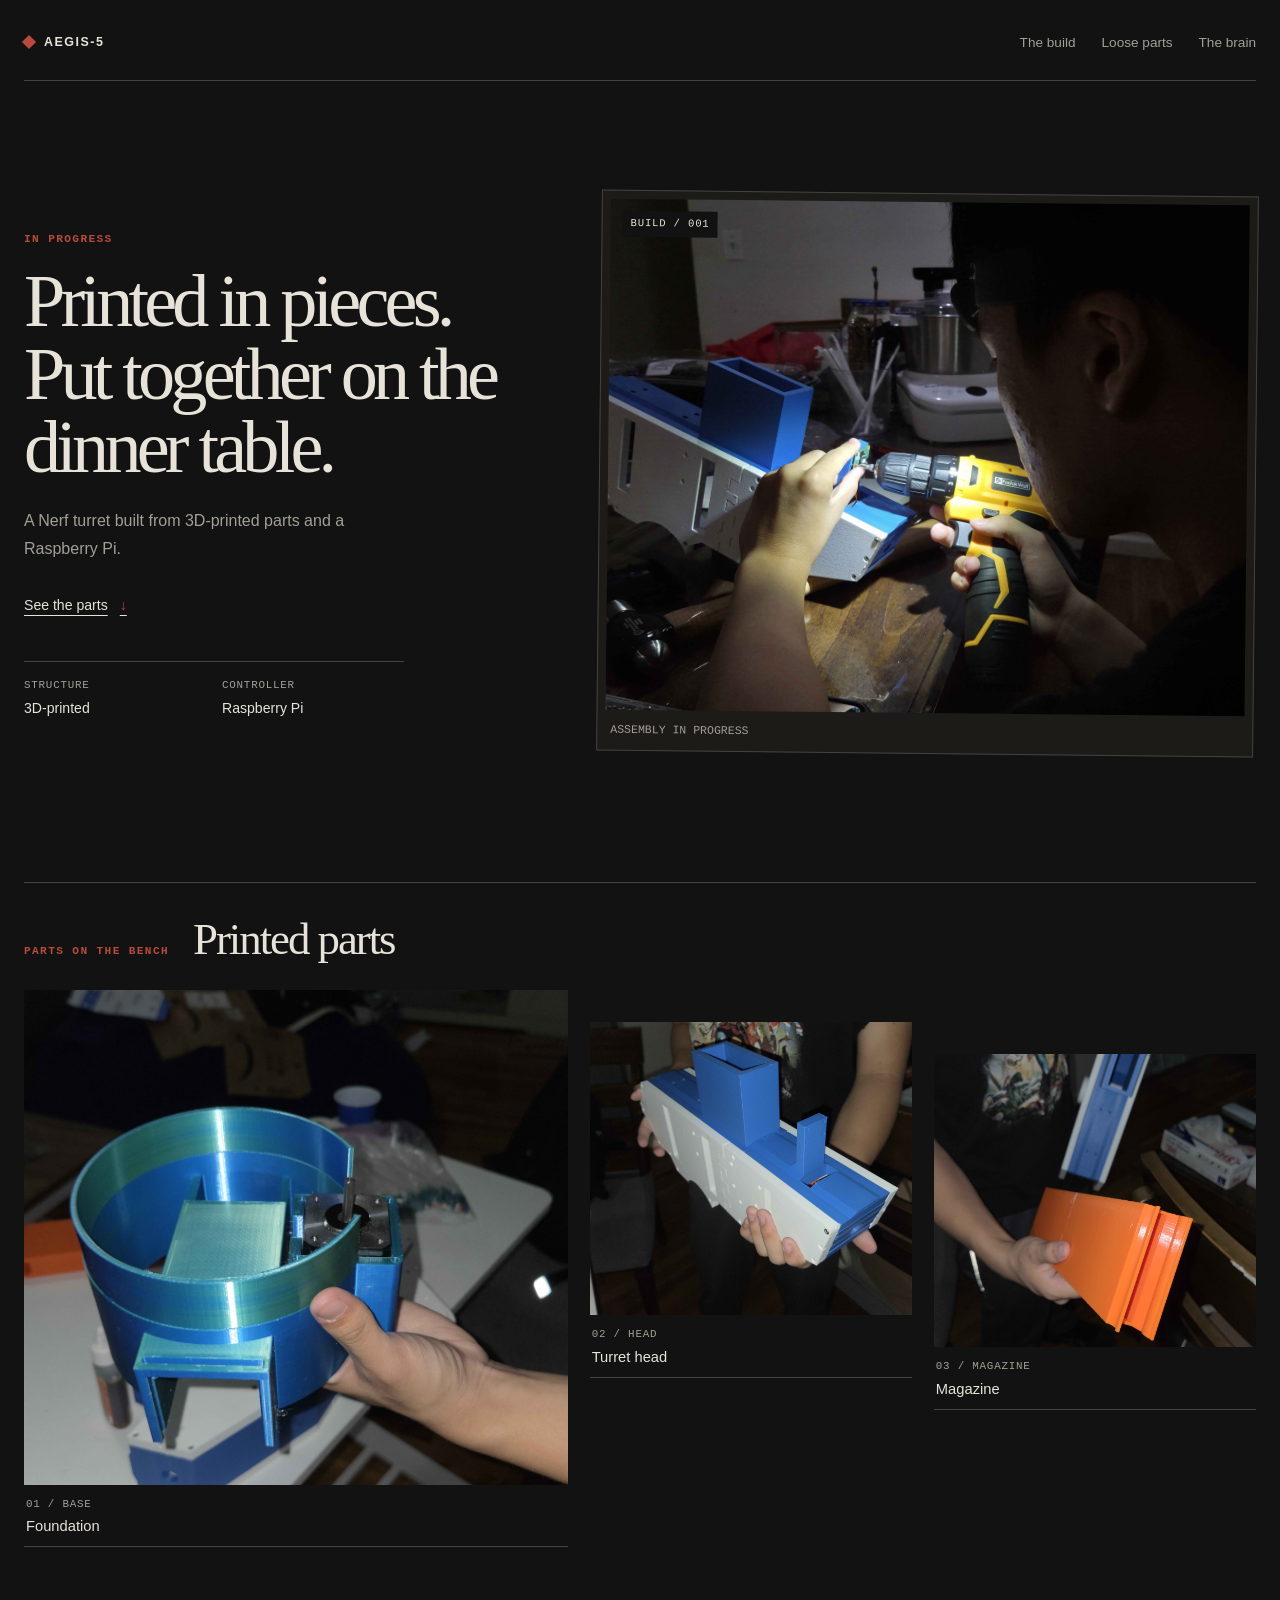
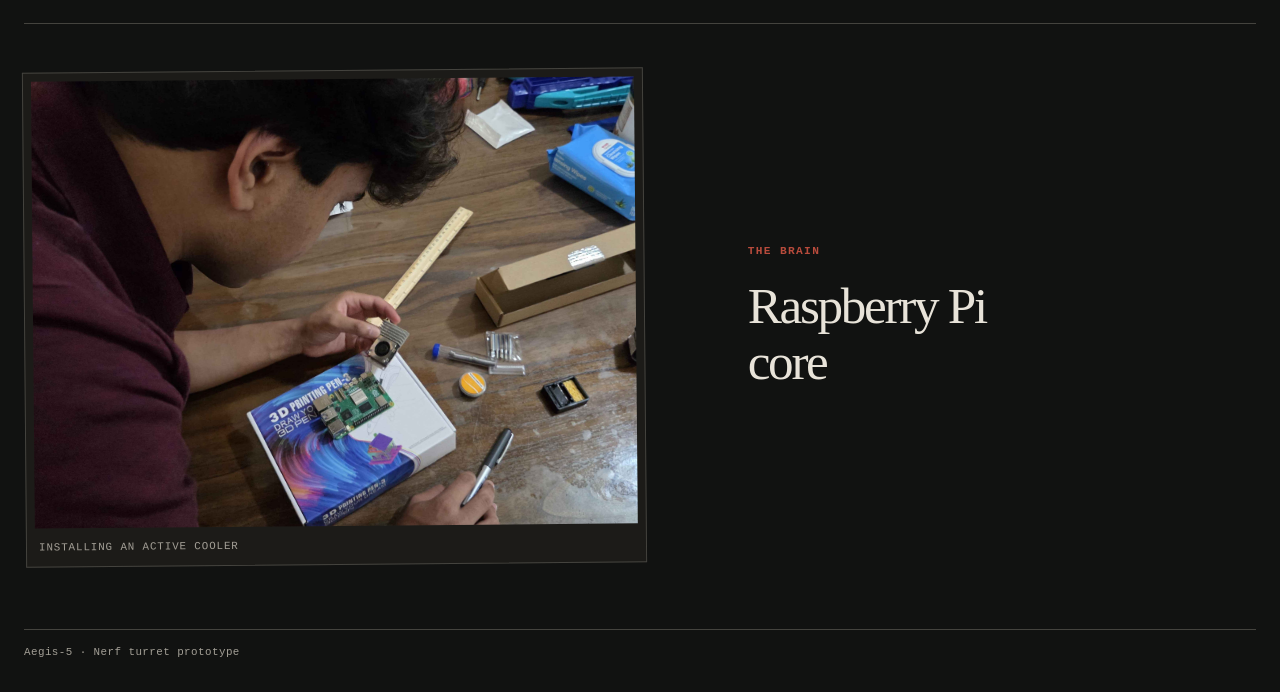
==== index.html @ 965df7a4 "First commit with site" ====
<!DOCTYPE html>
<html lang="en">
  <head>
    <meta charset="UTF-8" />
    <meta name="viewport" content="width=device-width, initial-scale=1.0" />
    <meta
      name="description"
      content="Aegis-5 is a workbench-built Nerf turret prototype made with 3D-printed parts and a Raspberry Pi core."
    />
    <title>Aegis-5 | Workbench Prototype</title>
    <link rel="stylesheet" href="style.css" />
  </head>
  <body>
    <div class="page-shell">
      <header class="topbar">
        <a class="brand" href="#overview" aria-label="Aegis-5 home">
          <span class="brand-mark" aria-hidden="true"></span>
          <span>Aegis-5</span>
        </a>

        <nav class="nav" aria-label="Main navigation">
          <a href="#overview">The build</a>
          <a href="#parts">Loose parts</a>
          <a href="#brain">The brain</a>
        </nav>
      </header>

      <main>
        <section class="hero" id="overview">
          <div class="hero-copy">
            <p class="eyebrow">In progress</p>
            <h1>Printed in pieces.<br />Put together on the dinner table.</h1>
            <p class="intro">A Nerf turret built from 3D-printed parts and a Raspberry Pi.</p>

            <a class="build-link" href="#parts">See the parts <span aria-hidden="true">↓</span></a>

            <ul class="build-facts" aria-label="Build details">
              <li><span>Structure</span><strong>3D-printed</strong></li>
              <li><span>Controller</span><strong>Raspberry Pi</strong></li>
            </ul>
          </div>

          <figure class="hero-photo">
            <img src="images/image.png" alt="Aegis-5 printed turret parts being assembled at a workbench" />
            <span class="photo-stamp">BUILD / 001</span>
            <figcaption>
              <span>Assembly in progress</span>
            </figcaption>
          </figure>
        </section>

        <section class="parts-section" id="parts">
          <div class="section-heading">
            <p class="eyebrow">Parts on the bench</p>
            <h2>Printed parts</h2>
          </div>

          <div class="parts-grid">
            <figure class="part-card part-base">
              <img src="images/imagebase.png" alt="The 3D-printed turret base" loading="lazy" />
              <figcaption><span>01 / Base</span><strong>Foundation</strong></figcaption>
            </figure>
            <figure class="part-card part-head">
              <img src="images/imagehead.png" alt="The printed turret head assembly" loading="lazy" />
              <figcaption><span>02 / Head</span><strong>Turret head</strong></figcaption>
            </figure>
            <figure class="part-card part-mag">
              <img src="images/imagemag.png" alt="The Nerf turret magazine component" loading="lazy" />
              <figcaption><span>03 / Magazine</span><strong>Magazine</strong></figcaption>
            </figure>
          </div>
        </section>

        <section class="brain-section" id="brain">
          <figure class="brain-photo">
            <img src="images/imagepi.png" alt="Raspberry Pi board and parts laid out on the workbench" loading="lazy" />
            <figcaption>Installing an active cooler</figcaption>
          </figure>
          <div class="brain-copy">
            <p class="eyebrow">The brain</p>
            <h2>Raspberry Pi core</h2>
          </div>
        </section>
      </main>

      <footer class="footer">
        <span>Aegis-5 · Nerf turret prototype</span>
      </footer>
    </div>
  </body>
</html>
---- style.css ----
:root {
  --ink: #111211;
  --paper: #e8e3d9;
  --quiet: #a39f96;
  --rule: #44433e;
  --accent: #b84b3c;
  --photo-mat: #1c1b18;
}

* {
  box-sizing: border-box;
}

html {
  scroll-behavior: smooth;
}

body {
  margin: 0;
  min-height: 100vh;
  background: var(--ink);
  color: var(--paper);
  font-family: Arial, Helvetica, sans-serif;
}

a {
  color: inherit;
}

.page-shell {
  width: min(1280px, calc(100% - 48px));
  margin: 0 auto;
  padding: 20px 0 32px;
}

.topbar {
  display: flex;
  align-items: center;
  justify-content: space-between;
  gap: 24px;
  padding: 0 0 16px;
  border-bottom: 1px solid var(--rule);
}

.brand {
  display: inline-flex;
  align-items: center;
  gap: 10px;
  color: var(--paper);
  font-size: 0.78rem;
  font-weight: 700;
  letter-spacing: 0.12em;
  text-decoration: none;
  text-transform: uppercase;
}

.brand-mark {
  width: 10px;
  height: 10px;
  background: var(--accent);
  transform: rotate(45deg);
}

.nav {
  display: flex;
  align-items: center;
  gap: 26px;
}

.nav a {
  display: inline-flex;
  align-items: center;
  min-height: 44px;
  color: var(--quiet);
  font-size: 0.85rem;
  text-decoration: none;
}

.nav a:hover,
.nav a:focus-visible {
  color: var(--paper);
}

.hero {
  display: grid;
  grid-template-columns: 0.85fr 1.15fr;
  align-items: center;
  gap: clamp(32px, 7vw, 96px);
  padding: clamp(54px, 9vw, 112px) 0 clamp(64px, 10vw, 128px);
}

.hero-copy {
  max-width: 500px;
}

.eyebrow {
  margin: 0 0 18px;
  color: var(--accent);
  font: 700 0.7rem/1.4 "Courier New", monospace;
  letter-spacing: 0.12em;
  text-transform: uppercase;
}

h1,
h2 {
  font-family: Georgia, "Times New Roman", serif;
  font-weight: 400;
}

.hero h1 {
  margin: 0;
  font-size: clamp(3rem, 5.8vw, 5.8rem);
  line-height: 0.98;
  letter-spacing: -0.065em;
}

.intro {
  max-width: 390px;
  margin: 24px 0 0;
  color: var(--quiet);
  font-size: 1rem;
  line-height: 1.75;
}

.build-link {
  display: inline-flex;
  align-items: center;
  gap: 12px;
  min-height: 44px;
  margin-top: 20px;
  color: var(--paper);
  font-size: 0.88rem;
  text-decoration-thickness: 1px;
  text-underline-offset: 5px;
}

.build-link span {
  color: var(--accent);
}

.build-facts {
  display: grid;
  grid-template-columns: repeat(2, minmax(0, 1fr));
  gap: 16px;
  max-width: 380px;
  margin: 34px 0 0;
  padding: 16px 0 0;
  border-top: 1px solid var(--rule);
  list-style: none;
}

.build-facts li {
  display: grid;
  gap: 6px;
}

.build-facts span,
.part-card figcaption span {
  color: var(--quiet);
  font: 0.68rem/1.4 "Courier New", monospace;
  letter-spacing: 0.07em;
  text-transform: uppercase;
}

.build-facts strong {
  color: var(--paper);
  font-size: 0.88rem;
  font-weight: 400;
}

.hero-photo,
.part-card,
.brain-photo {
  position: relative;
  margin: 0;
}

.hero-photo {
  padding: 8px;
  border: 1px solid var(--rule);
  background: var(--photo-mat);
  transform: rotate(0.6deg);
}

.hero-photo img {
  display: block;
  width: 100%;
  aspect-ratio: 1.25;
  object-fit: cover;
  object-position: center;
}

.photo-stamp {
  position: absolute;
  top: 20px;
  left: 20px;
  padding: 6px 8px;
  background: var(--ink);
  color: var(--paper);
  font: 0.66rem/1.3 "Courier New", monospace;
  letter-spacing: 0.08em;
}

.hero-photo figcaption {
  padding: 12px 5px 4px;
  color: var(--quiet);
  font: 0.72rem/1.4 "Courier New", monospace;
  text-transform: uppercase;
}

.parts-section {
  padding: 32px 0 76px;
  border-top: 1px solid var(--rule);
}

.section-heading {
  display: flex;
  align-items: baseline;
  gap: 24px;
  margin-bottom: 26px;
}

.section-heading .eyebrow {
  flex: 0 0 auto;
  margin: 0;
}

.section-heading h2,
.brain-copy h2 {
  margin: 0;
  font-size: clamp(2rem, 3.5vw, 3.25rem);
  line-height: 1.1;
  letter-spacing: -0.045em;
}

.parts-grid {
  display: grid;
  grid-template-columns: 1.35fr 0.8fr 0.8fr;
  align-items: start;
  gap: 22px;
}

.part-card {
  padding-bottom: 10px;
  border-bottom: 1px solid var(--rule);
}

.part-card:nth-child(2) {
  margin-top: 32px;
}

.part-card:nth-child(3) {
  margin-top: 64px;
}

.part-card img {
  display: block;
  width: 100%;
  aspect-ratio: 1.1;
  object-fit: cover;
  background: var(--photo-mat);
}

.part-card figcaption {
  display: grid;
  gap: 6px;
  padding: 12px 2px 2px;
}

.part-card figcaption strong {
  font-size: 0.92rem;
  font-weight: 400;
}

.brain-section {
  display: grid;
  grid-template-columns: 1.1fr 0.9fr;
  align-items: center;
  gap: clamp(32px, 8vw, 112px);
  padding: 46px 0 64px;
  border-top: 1px solid var(--rule);
}

.brain-photo {
  padding: 8px;
  border: 1px solid var(--rule);
  background: var(--photo-mat);
  transform: rotate(-0.5deg);
}

.brain-photo img {
  display: block;
  width: 100%;
  aspect-ratio: 1.35;
  object-fit: cover;
}

.brain-photo figcaption {
  padding: 12px 4px 3px;
  color: var(--quiet);
  font: 0.68rem/1.4 "Courier New", monospace;
  letter-spacing: 0.08em;
  text-transform: uppercase;
}

.brain-copy {
  max-width: 360px;
}

.brain-copy h2 {
  max-width: 300px;
  font-size: clamp(2.4rem, 4vw, 4rem);
}

.footer {
  padding-top: 14px;
  border-top: 1px solid var(--rule);
  color: var(--quiet);
  font: 0.68rem/1.5 "Courier New", monospace;
  letter-spacing: 0.04em;
}

a:focus-visible {
  outline: 2px solid var(--accent);
  outline-offset: 3px;
}

@media (max-width: 820px) {
  .page-shell {
    width: min(100% - 32px, 620px);
  }

  .topbar {
    align-items: flex-start;
  }

  .nav {
    gap: 10px;
  }

  .nav a {
    padding: 0 5px;
    font-size: 0.76rem;
  }

  .hero {
    grid-template-columns: 1fr;
    gap: 38px;
    padding: 60px 0 72px;
  }

  .hero-copy {
    max-width: 560px;
  }

  .hero h1 {
    font-size: clamp(3rem, 12vw, 5rem);
  }

  .hero-photo {
    width: calc(100% - 8px);
    margin-left: 8px;
  }

  .section-heading {
    display: block;
  }

  .section-heading .eyebrow {
    margin-bottom: 10px;
  }

  .parts-grid {
    grid-template-columns: repeat(2, minmax(0, 1fr));
    gap: 24px 16px;
  }

  .part-card:nth-child(2),
  .part-card:nth-child(3) {
    margin-top: 0;
  }

  .part-card:first-child {
    grid-column: 1 / -1;
  }

  .part-card:first-child img {
    aspect-ratio: 1.5;
  }

  .brain-section {
    grid-template-columns: 1fr;
    gap: 30px;
    padding: 36px 0 50px;
  }

  .brain-photo {
    width: calc(100% - 8px);
    margin-left: 8px;
  }

  .brain-copy {
    max-width: 500px;
  }
}

@media (max-width: 480px) {
  .page-shell {
    width: calc(100% - 28px);
  }

  .topbar {
    flex-direction: column;
    gap: 8px;
  }

  .nav {
    width: 100%;
    justify-content: space-between;
  }

  .hero {
    padding-top: 44px;
  }

  .parts-grid {
    grid-template-columns: 1fr;
  }

  .part-card:first-child {
    grid-column: auto;
  }

  .part-card img,
  .part-card:first-child img {
    aspect-ratio: 1.35;
  }
}
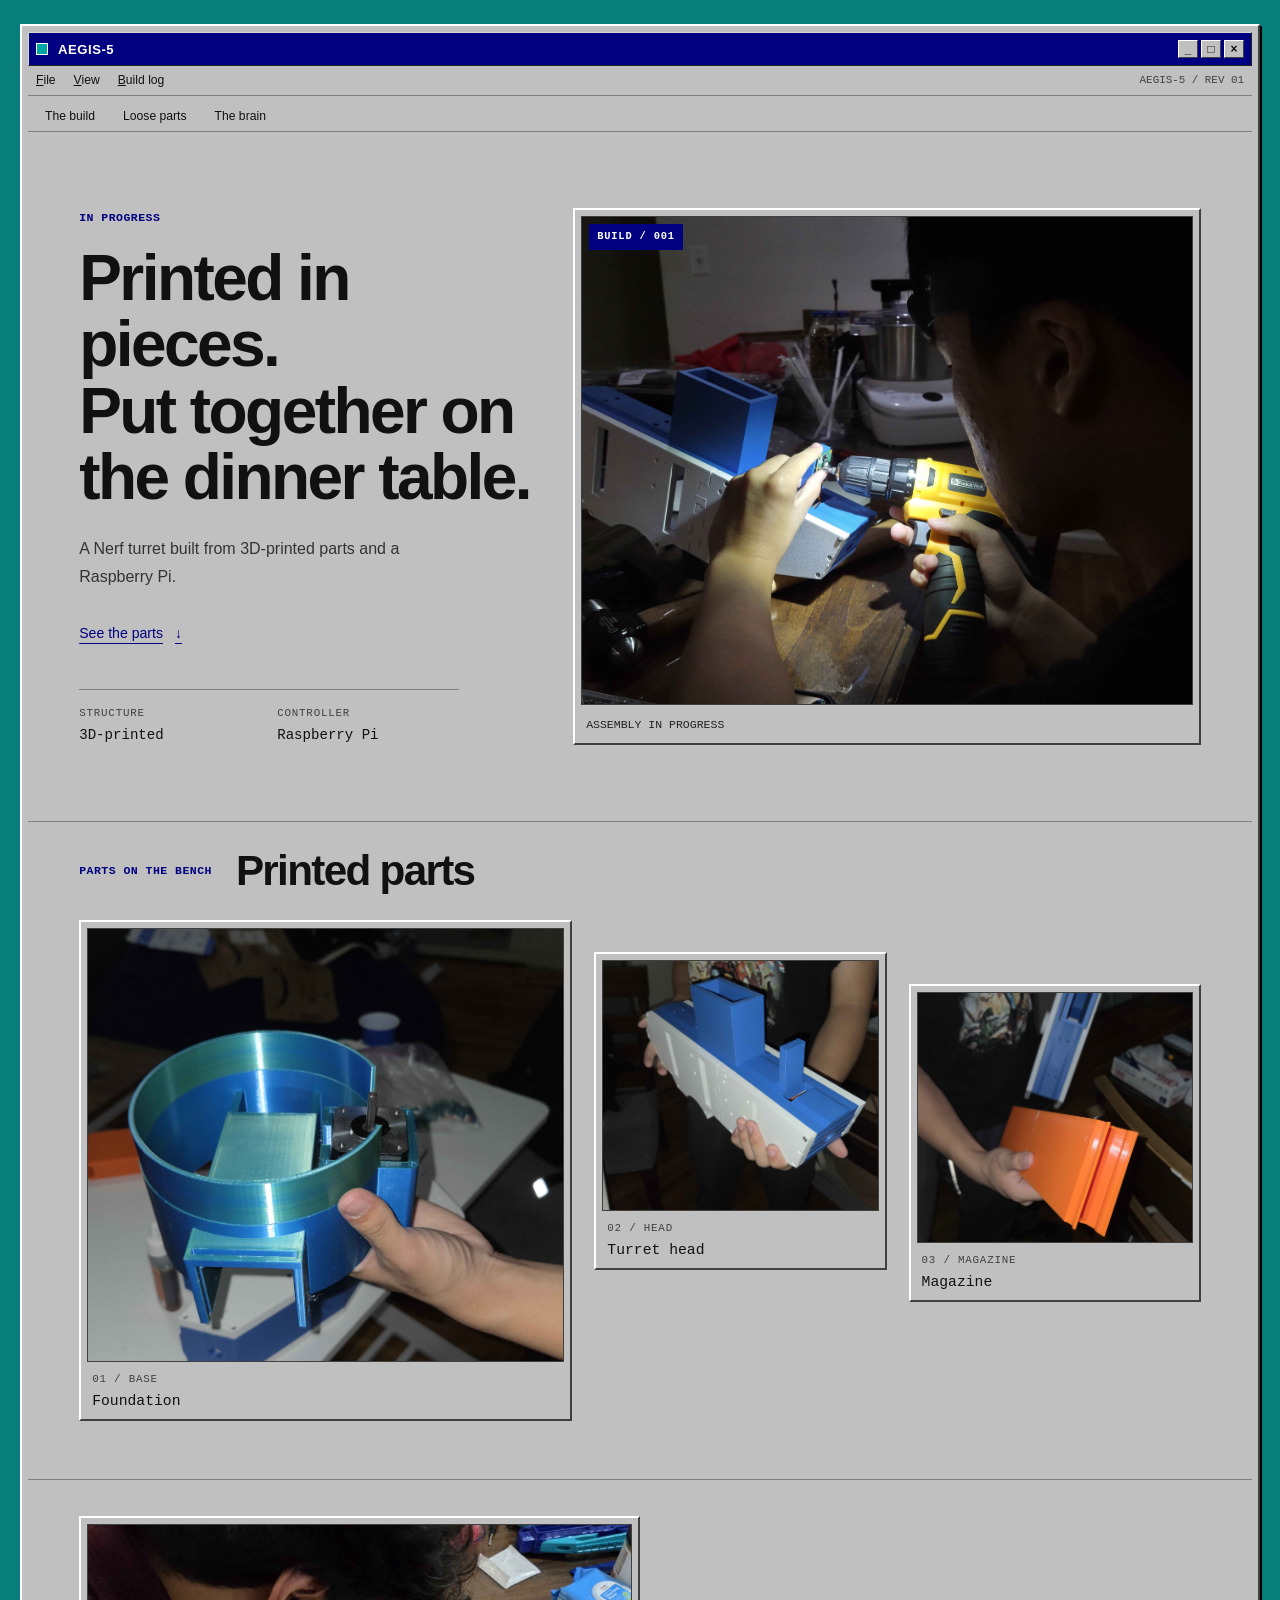
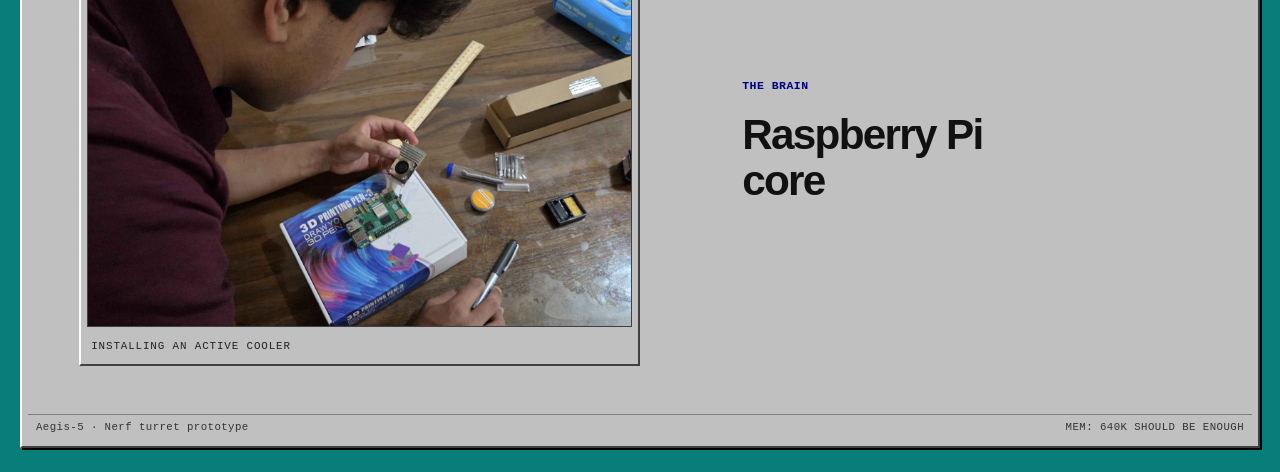
==== commit b808efb9: "Updated with a older 1980s look" ====
--- a/index.html
+++ b/index.html
@@ -3,6 +3,9 @@
   <head>
     <meta charset="UTF-8" />
     <meta name="viewport" content="width=device-width, initial-scale=1.0" />
+    <script>
+      document.documentElement.classList.add("js");
+    </script>
     <meta
       name="description"
       content="Aegis-5 is a workbench-built Nerf turret prototype made with 3D-printed parts and a Raspberry Pi core."
@@ -11,19 +14,44 @@
     <link rel="stylesheet" href="style.css" />
   </head>
   <body>
+    <div class="boot-screen" aria-hidden="true">
+      <div class="boot-window">
+        <div class="boot-titlebar">
+          <span>AEGIS-5 SYSTEM STARTUP</span>
+          <span class="boot-close">×</span>
+        </div>
+        <div class="boot-content">
+          <p>AEGIS PERSONAL COMPUTER<br />BUILD LOG BIOS v0.1</p>
+          <p>CHECKING PRINTED PARTS ........ OK<br />RASPBERRY PI CORE ............ OK<br />NERF TURRET PROJECT .......... READY</p>
+          <div class="boot-track"><span></span></div>
+          <p class="boot-prompt">PRESSING ANY KEY IS NOT REQUIRED<span class="cursor">_</span></p>
+        </div>
+      </div>
+    </div>
+
     <div class="page-shell">
       <header class="topbar">
         <a class="brand" href="#overview" aria-label="Aegis-5 home">
           <span class="brand-mark" aria-hidden="true"></span>
           <span>Aegis-5</span>
         </a>
+        <div class="window-controls" aria-hidden="true">
+          <span>_</span><span>□</span><span>×</span>
+        </div>
+      </header>
 
-        <nav class="nav" aria-label="Main navigation">
-          <a href="#overview">The build</a>
-          <a href="#parts">Loose parts</a>
-          <a href="#brain">The brain</a>
-        </nav>
-      </header>
+      <div class="menu-bar" aria-hidden="true">
+        <span><u>F</u>ile</span>
+        <span><u>V</u>iew</span>
+        <span><u>B</u>uild log</span>
+        <span class="menu-version">AEGIS-5 / REV 01</span>
+      </div>
+
+      <nav class="nav" aria-label="Main navigation">
+        <a href="#overview">The build</a>
+        <a href="#parts">Loose parts</a>
+        <a href="#brain">The brain</a>
+      </nav>
 
       <main>
         <section class="hero" id="overview">
@@ -85,7 +113,17 @@
 
       <footer class="footer">
         <span>Aegis-5 · Nerf turret prototype</span>
+        <span>MEM: 640K SHOULD BE ENOUGH</span>
       </footer>
     </div>
+
+    <script>
+      const bootScreen = document.querySelector(".boot-screen");
+      const reducedMotion = window.matchMedia("(prefers-reduced-motion: reduce)").matches;
+      window.setTimeout(() => {
+        bootScreen.classList.add("is-dismissed");
+        window.setTimeout(() => bootScreen.setAttribute("hidden", ""), reducedMotion ? 0 : 220);
+      }, reducedMotion ? 350 : 1350);
+    </script>
   </body>
 </html>
--- a/style.css
+++ b/style.css
@@ -436,3 +436,433 @@
     aspect-ratio: 1.35;
   }
 }
+
+/* Old desktop window chrome and a short boot sequence. */
+body {
+  background-color: #087e7a;
+  background-image: repeating-linear-gradient(
+    0deg,
+    transparent 0,
+    transparent 3px,
+    rgba(0, 0, 0, 0.035) 4px
+  );
+  color: #111;
+  font-family: "Courier New", monospace;
+}
+
+.page-shell {
+  width: min(1280px, calc(100% - 40px));
+  margin: 24px auto;
+  padding: 6px;
+  background: #c0c0c0;
+  border: 2px solid;
+  border-color: #fff #404040 #404040 #fff;
+  box-shadow: 2px 2px 0 #000;
+}
+
+.topbar {
+  min-height: 34px;
+  padding: 5px 7px;
+  background: #000080;
+  border: 1px solid;
+  border-color: #d8d8d8 #222 #222 #d8d8d8;
+}
+
+.brand {
+  color: #fff;
+  font-family: Arial, Helvetica, sans-serif;
+  font-size: 0.82rem;
+  letter-spacing: 0.04em;
+}
+
+.brand-mark {
+  width: 12px;
+  height: 12px;
+  border: 1px solid #fff;
+  background: #00a6a6;
+  transform: none;
+}
+
+.window-controls {
+  display: flex;
+  gap: 3px;
+  color: #111;
+  font: bold 0.75rem/1 Arial, sans-serif;
+}
+
+.window-controls span,
+.boot-close {
+  display: grid;
+  width: 20px;
+  height: 18px;
+  place-items: center;
+  background: #c0c0c0;
+  border: 1px solid;
+  border-color: #fff #404040 #404040 #fff;
+}
+
+.menu-bar {
+  display: flex;
+  align-items: center;
+  gap: 18px;
+  min-height: 30px;
+  padding: 4px 8px;
+  border-bottom: 1px solid #808080;
+  color: #111;
+  font: 0.76rem/1.2 Arial, Helvetica, sans-serif;
+}
+
+.menu-version {
+  margin-left: auto;
+  color: #404040;
+  font: 0.68rem/1 "Courier New", monospace;
+}
+
+.nav {
+  gap: 4px;
+  padding: 5px 5px 0;
+  border-bottom: 1px solid #808080;
+}
+
+.nav a {
+  min-height: 30px;
+  padding: 0 12px;
+  color: #111;
+  font: 0.76rem/1 Arial, Helvetica, sans-serif;
+}
+
+.nav a:hover,
+.nav a:focus-visible {
+  color: #000080;
+  background: #d8d8d8;
+}
+
+.hero {
+  gap: 30px;
+  padding: clamp(34px, 6vw, 76px) clamp(20px, 4vw, 54px);
+  background: #c0c0c0;
+}
+
+.eyebrow {
+  color: #000080;
+  font: bold 0.72rem/1.4 "Courier New", monospace;
+  letter-spacing: 0.04em;
+}
+
+.hero h1,
+.section-heading h2,
+.brain-copy h2 {
+  color: #111;
+  font-family: Arial, Helvetica, sans-serif;
+  font-weight: 700;
+  letter-spacing: -0.04em;
+}
+
+.hero h1 {
+  font-size: clamp(2.4rem, 5vw, 4.5rem);
+  line-height: 1.04;
+}
+
+.intro {
+  color: #333;
+  font-family: Arial, Helvetica, sans-serif;
+}
+
+.build-link {
+  color: #000080;
+  font-family: Arial, Helvetica, sans-serif;
+}
+
+.build-link span {
+  color: #000080;
+}
+
+.build-facts {
+  border-color: #808080;
+}
+
+.build-facts li + li {
+  border-color: #808080;
+}
+
+.build-facts span,
+.part-card figcaption span {
+  color: #404040;
+}
+
+.build-facts strong,
+.part-card figcaption strong {
+  color: #111;
+}
+
+.hero-photo,
+.brain-photo {
+  padding: 6px;
+  border: 2px solid;
+  border-color: #fff #404040 #404040 #fff;
+  background: #c0c0c0;
+  transform: none;
+}
+
+.hero-photo img,
+.brain-photo img {
+  border: 1px solid #404040;
+}
+
+.photo-stamp {
+  top: 14px;
+  left: 14px;
+  background: #000080;
+  color: #fff;
+  font: bold 0.65rem/1.3 "Courier New", monospace;
+}
+
+.hero-photo figcaption,
+.brain-photo figcaption {
+  color: #222;
+}
+
+.parts-section,
+.brain-section {
+  border-color: #808080;
+}
+
+.parts-section {
+  padding: 26px clamp(20px, 4vw, 54px) 58px;
+}
+
+.section-heading {
+  align-items: center;
+}
+
+.section-heading h2,
+.brain-copy h2 {
+  font-size: clamp(1.7rem, 3.3vw, 2.8rem);
+  line-height: 1.08;
+}
+
+.section-heading .eyebrow,
+.brain-copy .eyebrow {
+  color: #000080;
+}
+
+.part-card {
+  padding: 6px;
+  background: #c0c0c0;
+  border: 2px solid;
+  border-color: #fff #404040 #404040 #fff;
+}
+
+.part-card:nth-child(2),
+.part-card:nth-child(3) {
+  transform: none;
+}
+
+.part-card img {
+  border: 1px solid #404040;
+}
+
+.part-card figcaption {
+  padding: 10px 5px 4px;
+}
+
+.brain-section {
+  padding: 36px clamp(20px, 4vw, 54px) 48px;
+  background: #c0c0c0;
+}
+
+.brain-photo figcaption {
+  border-color: #808080;
+  font-family: "Courier New", monospace;
+}
+
+.footer {
+  display: flex;
+  justify-content: space-between;
+  gap: 12px;
+  min-height: 26px;
+  margin-top: 0;
+  padding: 6px 8px;
+  background: #c0c0c0;
+  border-top: 1px solid #808080;
+  color: #333;
+  font: 0.67rem/1.2 "Courier New", monospace;
+}
+
+.boot-screen {
+  position: fixed;
+  z-index: 10;
+  inset: 0;
+  display: none;
+  align-items: center;
+  justify-content: center;
+  padding: 20px;
+  background: #087e7a;
+  color: #111;
+  opacity: 1;
+  transition: opacity 220ms linear;
+}
+
+.js .boot-screen {
+  display: flex;
+}
+
+.boot-screen[hidden] {
+  display: none;
+}
+
+.boot-screen.is-dismissed {
+  opacity: 0;
+  pointer-events: none;
+}
+
+.boot-window {
+  width: min(420px, 100%);
+  padding: 3px;
+  background: #c0c0c0;
+  border: 2px solid;
+  border-color: #fff #404040 #404040 #fff;
+  box-shadow: 2px 2px 0 #000;
+}
+
+.boot-titlebar {
+  display: flex;
+  min-height: 28px;
+  align-items: center;
+  justify-content: space-between;
+  gap: 10px;
+  padding: 4px 5px 4px 9px;
+  background: #000080;
+  color: #fff;
+  font: bold 0.76rem/1 Arial, Helvetica, sans-serif;
+}
+
+.boot-close {
+  color: #111;
+  font: bold 0.9rem/1 Arial, sans-serif;
+}
+
+.boot-content {
+  padding: 16px 14px 12px;
+  font: 0.7rem/1.55 "Courier New", monospace;
+}
+
+.boot-content p {
+  margin: 0 0 13px;
+}
+
+.boot-track {
+  height: 18px;
+  padding: 3px;
+  background: #fff;
+  border: 1px solid;
+  border-color: #404040 #fff #fff #404040;
+}
+
+.boot-track span {
+  display: block;
+  width: 0;
+  height: 100%;
+  background: repeating-linear-gradient(90deg, #000080 0 10px, transparent 10px 13px);
+  animation: boot-progress 950ms steps(8, end) forwards;
+}
+
+.boot-prompt {
+  margin-top: 12px !important;
+  margin-bottom: 0 !important;
+  color: #404040;
+  font-size: 0.62rem;
+}
+
+.cursor {
+  color: #000080;
+  animation: cursor-blink 700ms steps(2, start) infinite;
+}
+
+@keyframes boot-progress {
+  to {
+    width: 100%;
+  }
+}
+
+@keyframes cursor-blink {
+  to {
+    visibility: hidden;
+  }
+}
+
+@media (max-width: 820px) {
+  .page-shell {
+    width: min(100% - 24px, 620px);
+    padding: 5px;
+  }
+
+  .topbar {
+    align-items: center;
+  }
+
+  .nav a {
+    min-height: 44px;
+  }
+
+  .hero {
+    text-align: left;
+  }
+
+  .hero-copy {
+    max-width: none;
+  }
+
+  .parts-section,
+  .brain-section {
+    padding-right: 18px;
+    padding-left: 18px;
+  }
+
+  .brain-copy {
+    max-width: none;
+  }
+
+  .footer {
+    flex-wrap: wrap;
+  }
+}
+
+@media (max-width: 480px) {
+  .nav {
+    justify-content: flex-start;
+    flex-wrap: wrap;
+  }
+
+  .nav a {
+    min-height: 44px;
+    padding: 0 9px;
+  }
+
+  .hero {
+    padding: 42px 18px 50px;
+  }
+
+  .parts-section {
+    padding-top: 22px;
+  }
+
+  .section-heading {
+    display: block;
+  }
+
+  .section-heading .eyebrow {
+    margin-bottom: 8px;
+  }
+}
+
+@media (prefers-reduced-motion: reduce) {
+  *,
+  *::before,
+  *::after {
+    scroll-behavior: auto !important;
+    animation-duration: 1ms !important;
+    animation-iteration-count: 1 !important;
+    transition-duration: 1ms !important;
+  }
+}
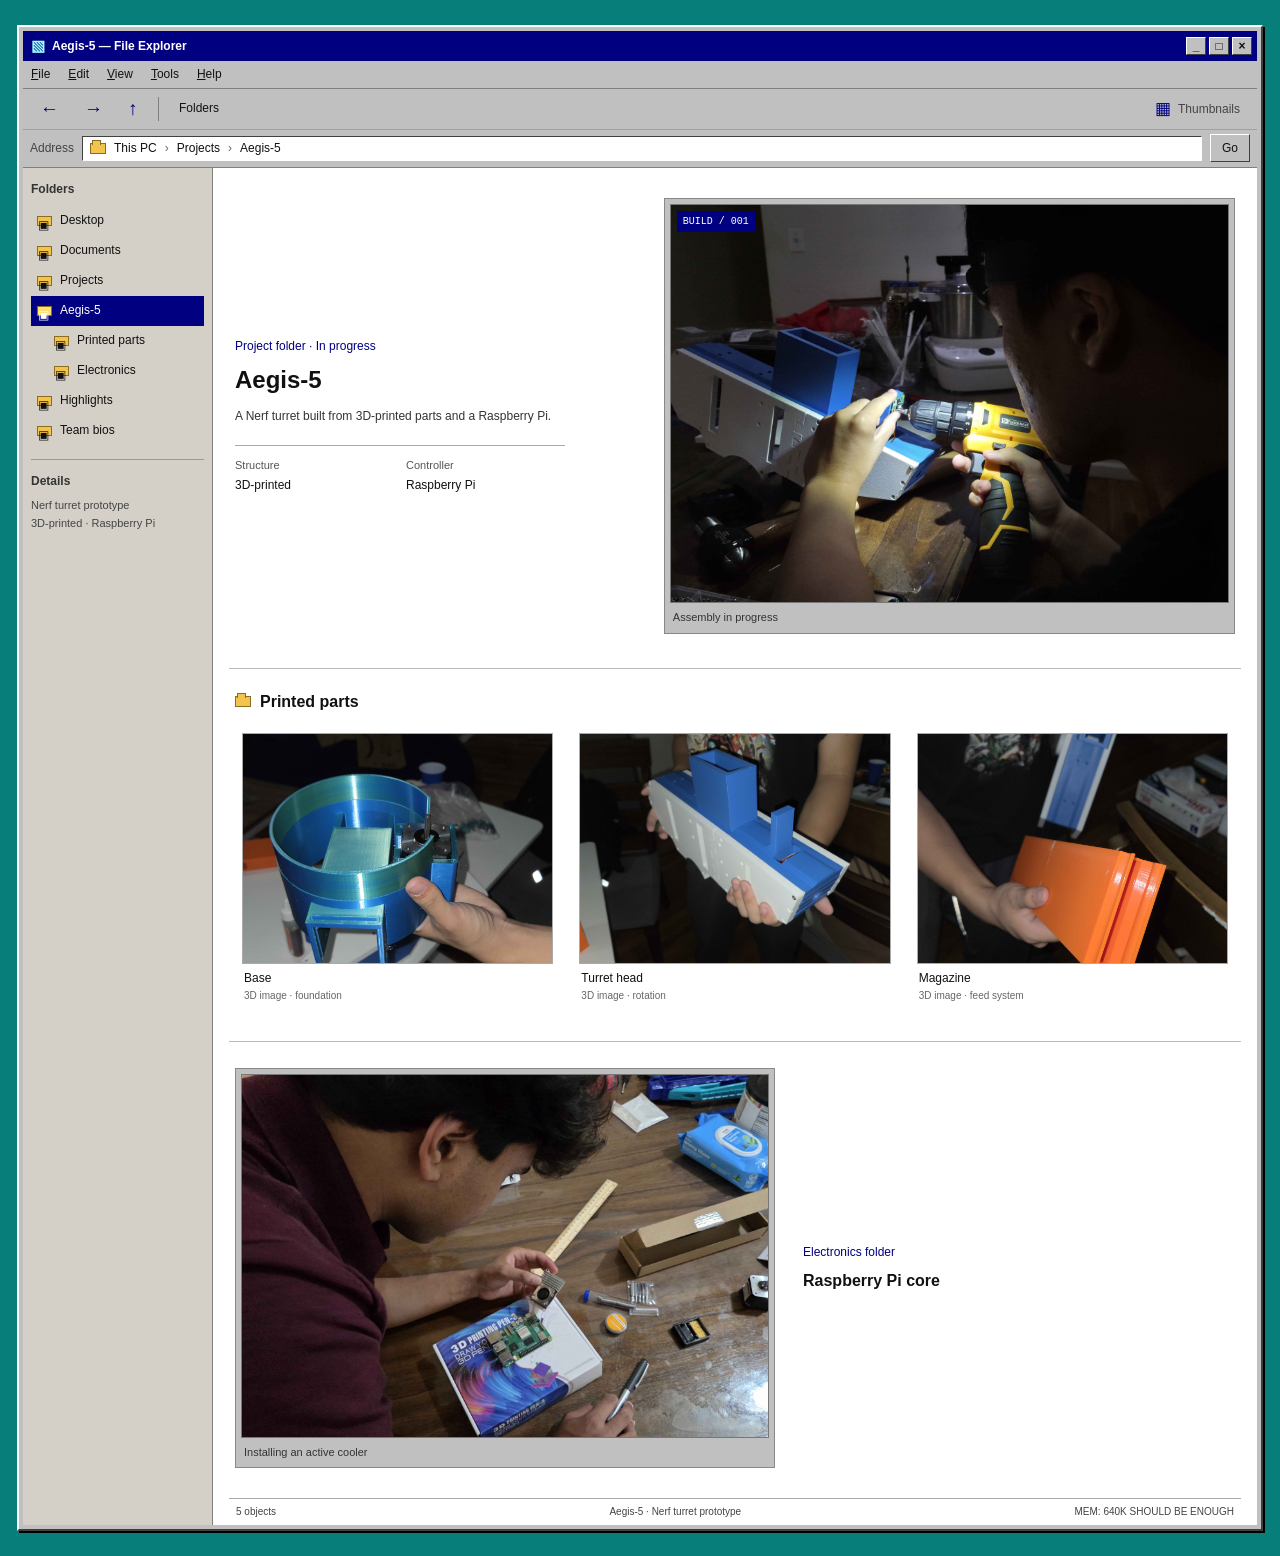
==== commit ea775141: "first commit with first team member up" ====
--- a/index.html
+++ b/index.html
@@ -8,9 +8,9 @@
     </script>
     <meta
       name="description"
-      content="Aegis-5 is a workbench-built Nerf turret prototype made with 3D-printed parts and a Raspberry Pi core."
+      content="Aegis-5 project folder: a Nerf turret prototype built from 3D-printed parts and a Raspberry Pi."
     />
-    <title>Aegis-5 | Workbench Prototype</title>
+    <title>Aegis-5 — File Explorer</title>
     <link rel="stylesheet" href="style.css" />
   </head>
   <body>
@@ -24,98 +24,127 @@
           <p>AEGIS PERSONAL COMPUTER<br />BUILD LOG BIOS v0.1</p>
           <p>CHECKING PRINTED PARTS ........ OK<br />RASPBERRY PI CORE ............ OK<br />NERF TURRET PROJECT .......... READY</p>
           <div class="boot-track"><span></span></div>
-          <p class="boot-prompt">PRESSING ANY KEY IS NOT REQUIRED<span class="cursor">_</span></p>
+          <p class="boot-prompt">STARTING FILE EXPLORER<span class="cursor">_</span></p>
         </div>
       </div>
     </div>
 
-    <div class="page-shell">
-      <header class="topbar">
-        <a class="brand" href="#overview" aria-label="Aegis-5 home">
-          <span class="brand-mark" aria-hidden="true"></span>
-          <span>Aegis-5</span>
-        </a>
+    <main class="explorer-window">
+      <header class="titlebar">
+        <div class="window-title">
+          <span class="app-icon" aria-hidden="true">▧</span>
+          <span>Aegis-5 — File Explorer</span>
+        </div>
         <div class="window-controls" aria-hidden="true">
           <span>_</span><span>□</span><span>×</span>
         </div>
       </header>
 
-      <div class="menu-bar" aria-hidden="true">
+      <div class="menu-bar" aria-label="Explorer menu">
         <span><u>F</u>ile</span>
+        <span><u>E</u>dit</span>
         <span><u>V</u>iew</span>
-        <span><u>B</u>uild log</span>
-        <span class="menu-version">AEGIS-5 / REV 01</span>
+        <span><u>T</u>ools</span>
+        <span><u>H</u>elp</span>
       </div>
 
-      <nav class="nav" aria-label="Main navigation">
-        <a href="#overview">The build</a>
-        <a href="#parts">Loose parts</a>
-        <a href="#brain">The brain</a>
-      </nav>
+      <div class="toolbar" aria-label="Explorer toolbar">
+        <a href="#overview" class="tool-button" aria-label="Back">←</a>
+        <a href="#overview" class="tool-button" aria-label="Forward">→</a>
+        <a href="#parts" class="tool-button up-button" aria-label="Up one folder">↑</a>
+        <span class="toolbar-divider"></span>
+        <span class="toolbar-label">Folders</span>
+        <span class="toolbar-spacer"></span>
+        <span class="view-mode"><span aria-hidden="true">▦</span> Thumbnails</span>
+      </div>
 
-      <main>
-        <section class="hero" id="overview">
-          <div class="hero-copy">
-            <p class="eyebrow">In progress</p>
-            <h1>Printed in pieces.<br />Put together on the dinner table.</h1>
-            <p class="intro">A Nerf turret built from 3D-printed parts and a Raspberry Pi.</p>
+      <div class="address-row">
+        <span class="address-label">Address</span>
+        <div class="address-field">
+          <span class="folder-icon" aria-hidden="true"></span>
+          <span>This PC</span><span class="crumb-arrow">›</span>
+          <span>Projects</span><span class="crumb-arrow">›</span>
+          <strong>Aegis-5</strong>
+        </div>
+        <span class="go-button">Go</span>
+      </div>
 
-            <a class="build-link" href="#parts">See the parts <span aria-hidden="true">↓</span></a>
+      <div class="explorer-layout">
+        <aside class="folder-sidebar" aria-label="Folders">
+          <p class="sidebar-heading">Folders</p>
+          <a class="folder-link" href="#overview"><span>▣</span> Desktop</a>
+          <a class="folder-link" href="#overview"><span>▣</span> Documents</a>
+          <a class="folder-link" href="#overview"><span>▣</span> Projects</a>
+          <a class="folder-link current-folder" href="#overview"><span>▣</span> Aegis-5</a>
+          <a class="folder-link nested-folder" href="#parts"><span>▣</span> Printed parts</a>
+          <a class="folder-link nested-folder" href="#brain"><span>▣</span> Electronics</a>
+          <a class="folder-link" href="highlights.html"><span aria-hidden="true">▣</span> Highlights</a>
+          <a class="folder-link" href="team.html"><span aria-hidden="true">▣</span> Team bios</a>
+          <div class="sidebar-divider"></div>
+          <p class="sidebar-heading">Details</p>
+          <p class="sidebar-detail">Nerf turret prototype<br />3D-printed · Raspberry Pi</p>
+        </aside>
 
-            <ul class="build-facts" aria-label="Build details">
-              <li><span>Structure</span><strong>3D-printed</strong></li>
-              <li><span>Controller</span><strong>Raspberry Pi</strong></li>
-            </ul>
-          </div>
+        <div class="file-pane">
+          <section class="hero" id="overview">
+            <div class="hero-copy">
+              <p class="eyebrow">Project folder · In progress</p>
+              <h1>Aegis-5</h1>
+              <p class="intro">A Nerf turret built from 3D-printed parts and a Raspberry Pi.</p>
+              <ul class="build-facts" aria-label="Build details">
+                <li><span>Structure</span><strong>3D-printed</strong></li>
+                <li><span>Controller</span><strong>Raspberry Pi</strong></li>
+              </ul>
+            </div>
 
-          <figure class="hero-photo">
-            <img src="images/image.png" alt="Aegis-5 printed turret parts being assembled at a workbench" />
-            <span class="photo-stamp">BUILD / 001</span>
-            <figcaption>
-              <span>Assembly in progress</span>
-            </figcaption>
-          </figure>
-        </section>
+            <figure class="hero-photo">
+              <img src="images/image.png" alt="Aegis-5 printed turret parts being assembled at a workbench" />
+              <span class="photo-stamp">BUILD / 001</span>
+              <figcaption>Assembly in progress</figcaption>
+            </figure>
+          </section>
 
-        <section class="parts-section" id="parts">
-          <div class="section-heading">
-            <p class="eyebrow">Parts on the bench</p>
-            <h2>Printed parts</h2>
-          </div>
+          <section class="parts-section" id="parts">
+            <div class="section-heading">
+              <span class="folder-icon" aria-hidden="true"></span>
+              <h2>Printed parts</h2>
+            </div>
 
-          <div class="parts-grid">
-            <figure class="part-card part-base">
-              <img src="images/imagebase.png" alt="The 3D-printed turret base" loading="lazy" />
-              <figcaption><span>01 / Base</span><strong>Foundation</strong></figcaption>
+            <div class="parts-grid">
+              <figure class="part-card">
+                <img src="images/imagebase.png" alt="The 3D-printed turret base" loading="lazy" />
+                <figcaption><strong>Base</strong><span>3D image · foundation</span></figcaption>
+              </figure>
+              <figure class="part-card">
+                <img src="images/imagehead.png" alt="The printed turret head assembly" loading="lazy" />
+                <figcaption><strong>Turret head</strong><span>3D image · rotation</span></figcaption>
+              </figure>
+              <figure class="part-card">
+                <img src="images/imagemag.png" alt="The Nerf turret magazine component" loading="lazy" />
+                <figcaption><strong>Magazine</strong><span>3D image · feed system</span></figcaption>
+              </figure>
+            </div>
+          </section>
+
+          <section class="brain-section" id="brain">
+            <figure class="brain-photo">
+              <img src="images/imagepi.png" alt="Raspberry Pi board and parts laid out on the workbench" loading="lazy" />
+              <figcaption>Installing an active cooler</figcaption>
             </figure>
-            <figure class="part-card part-head">
-              <img src="images/imagehead.png" alt="The printed turret head assembly" loading="lazy" />
-              <figcaption><span>02 / Head</span><strong>Turret head</strong></figcaption>
-            </figure>
-            <figure class="part-card part-mag">
-              <img src="images/imagemag.png" alt="The Nerf turret magazine component" loading="lazy" />
-              <figcaption><span>03 / Magazine</span><strong>Magazine</strong></figcaption>
-            </figure>
-          </div>
-        </section>
+            <div class="brain-copy">
+              <p class="eyebrow">Electronics folder</p>
+              <h2>Raspberry Pi core</h2>
+            </div>
+          </section>
 
-        <section class="brain-section" id="brain">
-          <figure class="brain-photo">
-            <img src="images/imagepi.png" alt="Raspberry Pi board and parts laid out on the workbench" loading="lazy" />
-            <figcaption>Installing an active cooler</figcaption>
-          </figure>
-          <div class="brain-copy">
-            <p class="eyebrow">The brain</p>
-            <h2>Raspberry Pi core</h2>
-          </div>
-        </section>
-      </main>
-
-      <footer class="footer">
-        <span>Aegis-5 · Nerf turret prototype</span>
-        <span>MEM: 640K SHOULD BE ENOUGH</span>
-      </footer>
-    </div>
+          <footer class="status-bar">
+            <span>5 objects</span>
+            <span>Aegis-5 · Nerf turret prototype</span>
+            <span>MEM: 640K SHOULD BE ENOUGH</span>
+          </footer>
+        </div>
+      </div>
+    </main>
 
     <script>
       const bootScreen = document.querySelector(".boot-screen");
--- a/style.css
+++ b/style.css
@@ -1,10 +1,14 @@
 :root {
-  --ink: #111211;
-  --paper: #e8e3d9;
-  --quiet: #a39f96;
-  --rule: #44433e;
-  --accent: #b84b3c;
-  --photo-mat: #1c1b18;
+  --desktop: #087e7a;
+  --window: #c0c0c0;
+  --window-light: #fff;
+  --window-dark: #404040;
+  --rule: #808080;
+  --title: #000080;
+  --selection: #000080;
+  --text: #111;
+  --muted: #444;
+  --paper: #fff;
 }
 
 * {
@@ -16,155 +20,339 @@
 }
 
 body {
+  min-height: 100vh;
   margin: 0;
-  min-height: 100vh;
-  background: var(--ink);
-  color: var(--paper);
-  font-family: Arial, Helvetica, sans-serif;
+  padding: 1px;
+  background: var(--desktop);
+  color: var(--text);
+  font: 12px/1.4 Tahoma, "MS Sans Serif", Arial, sans-serif;
 }
 
 a {
   color: inherit;
 }
 
-.page-shell {
-  width: min(1280px, calc(100% - 48px));
-  margin: 0 auto;
-  padding: 20px 0 32px;
-}
-
-.topbar {
-  display: flex;
+.explorer-window {
+  width: min(1360px, 100% - 32px);
+  margin: 24px auto;
+  padding: 4px;
+  background: var(--window);
+  border: 2px solid;
+  border-color: var(--window-light) var(--window-dark) var(--window-dark) var(--window-light);
+  box-shadow: 2px 2px 0 #000;
+}
+
+.titlebar {
+  display: flex;
+  min-height: 30px;
   align-items: center;
   justify-content: space-between;
-  gap: 24px;
-  padding: 0 0 16px;
+  gap: 12px;
+  padding: 4px 5px 4px 8px;
+  background: var(--title);
+  color: var(--paper);
+  font-weight: 700;
+}
+
+.window-title {
+  display: flex;
+  align-items: center;
+  gap: 7px;
+  min-width: 0;
+}
+
+.app-icon {
+  color: #9ff;
+  font-size: 15px;
+  line-height: 1;
+}
+
+.window-controls {
+  display: flex;
+  flex: 0 0 auto;
+  gap: 3px;
+  color: var(--text);
+  font: bold 12px/1 Arial, sans-serif;
+}
+
+.window-controls span,
+.boot-close {
+  display: grid;
+  width: 20px;
+  height: 18px;
+  place-items: center;
+  background: var(--window);
+  border: 1px solid;
+  border-color: var(--window-light) var(--window-dark) var(--window-dark) var(--window-light);
+}
+
+.menu-bar {
+  display: flex;
+  min-height: 28px;
+  align-items: center;
+  gap: 18px;
+  padding: 4px 8px;
   border-bottom: 1px solid var(--rule);
 }
 
-.brand {
+.toolbar {
+  display: flex;
+  min-height: 40px;
+  align-items: center;
+  gap: 5px;
+  padding: 4px 7px;
+  border-bottom: 1px solid #a0a0a0;
+}
+
+.tool-button,
+.toolbar-label,
+.view-mode,
+.go-button {
   display: inline-flex;
-  align-items: center;
-  gap: 10px;
+  min-height: 28px;
+  align-items: center;
+  justify-content: center;
+  padding: 3px 9px;
+  border: 1px solid transparent;
+  text-decoration: none;
+}
+
+.tool-button {
+  min-width: 30px;
+  color: var(--title);
+  font-size: 19px;
+  line-height: 1;
+}
+
+.tool-button:hover,
+.toolbar-label:hover,
+.view-mode:hover {
+  border-color: var(--window-light) var(--window-dark) var(--window-dark) var(--window-light);
+}
+
+.toolbar-divider {
+  width: 1px;
+  height: 24px;
+  margin: 0 5px;
+  background: var(--rule);
+}
+
+.toolbar-label {
+  font-size: 12px;
+}
+
+.toolbar-spacer {
+  flex: 1;
+}
+
+.view-mode {
+  gap: 7px;
+  color: var(--muted);
+  font-size: 12px;
+}
+
+.view-mode span {
+  color: var(--title);
+  font-size: 17px;
+}
+
+.address-row {
+  display: flex;
+  min-height: 38px;
+  align-items: center;
+  gap: 8px;
+  padding: 4px 7px;
+  border-bottom: 1px solid var(--rule);
+}
+
+.address-label {
+  color: var(--muted);
+}
+
+.address-field {
+  display: flex;
+  min-width: 0;
+  min-height: 25px;
+  flex: 1;
+  align-items: center;
+  gap: 8px;
+  padding: 3px 7px;
+  overflow: hidden;
+  white-space: nowrap;
+  background: var(--paper);
+  border: 1px solid;
+  border-color: var(--window-dark) var(--window-light) var(--window-light) var(--window-dark);
+}
+
+.address-field strong {
+  font-weight: 400;
+}
+
+.folder-icon {
+  position: relative;
+  display: inline-block;
+  width: 16px;
+  height: 11px;
+  flex: 0 0 16px;
+  background: #f2c34d;
+  border: 1px solid #8a6c22;
+  vertical-align: -1px;
+}
+
+.folder-icon::before {
+  position: absolute;
+  top: -4px;
+  left: 1px;
+  width: 7px;
+  height: 4px;
+  content: "";
+  background: #f2c34d;
+  border: 1px solid #8a6c22;
+  border-bottom: 0;
+}
+
+.crumb-arrow {
+  color: #666;
+}
+
+.go-button {
+  min-width: 40px;
+  background: var(--window);
+  border-color: var(--window-light) var(--window-dark) var(--window-dark) var(--window-light);
+}
+
+.explorer-layout {
+  display: grid;
+  grid-template-columns: 190px minmax(0, 1fr);
+  min-height: 700px;
+}
+
+.folder-sidebar {
+  padding: 13px 8px;
+  background: #d4d0c8;
+  border-right: 1px solid var(--rule);
+}
+
+.sidebar-heading {
+  margin: 0 0 8px;
+  color: #333;
+  font-size: 12px;
+  font-weight: 700;
+}
+
+.folder-link {
+  display: flex;
+  min-height: 30px;
+  align-items: center;
+  gap: 8px;
+  padding: 4px 6px;
+  text-decoration: none;
+}
+
+.folder-link > span {
+  position: relative;
+  width: 15px;
+  height: 10px;
+  flex: 0 0 15px;
+  background: #f2c34d;
+  border: 1px solid #8a6c22;
+}
+
+.folder-link:hover,
+.folder-link:focus-visible,
+.current-folder {
   color: var(--paper);
-  font-size: 0.78rem;
-  font-weight: 700;
-  letter-spacing: 0.12em;
-  text-decoration: none;
-  text-transform: uppercase;
-}
-
-.brand-mark {
-  width: 10px;
-  height: 10px;
-  background: var(--accent);
-  transform: rotate(45deg);
-}
-
-.nav {
-  display: flex;
-  align-items: center;
-  gap: 26px;
-}
-
-.nav a {
-  display: inline-flex;
-  align-items: center;
-  min-height: 44px;
-  color: var(--quiet);
-  font-size: 0.85rem;
-  text-decoration: none;
-}
-
-.nav a:hover,
-.nav a:focus-visible {
-  color: var(--paper);
+  background: var(--selection);
+}
+
+.folder-link:hover > span,
+.current-folder > span {
+  background: #ffdf70;
+}
+
+.nested-folder {
+  padding-left: 23px;
+}
+
+.sidebar-divider {
+  margin: 13px 0;
+  border-top: 1px solid #999;
+}
+
+.sidebar-detail {
+  margin: 0;
+  color: #444;
+  font-size: 11px;
+  line-height: 1.6;
+}
+
+.file-pane {
+  min-width: 0;
+  padding: 0 16px;
+  background: var(--paper);
 }
 
 .hero {
   display: grid;
-  grid-template-columns: 0.85fr 1.15fr;
-  align-items: center;
-  gap: clamp(32px, 7vw, 96px);
-  padding: clamp(54px, 9vw, 112px) 0 clamp(64px, 10vw, 128px);
+  grid-template-columns: minmax(0, 0.8fr) minmax(0, 1.2fr);
+  align-items: center;
+  gap: clamp(20px, 4vw, 48px);
+  padding: 30px 6px 34px;
+  border-bottom: 1px solid #bbb;
 }
 
 .hero-copy {
-  max-width: 500px;
+  max-width: 420px;
 }
 
 .eyebrow {
-  margin: 0 0 18px;
-  color: var(--accent);
-  font: 700 0.7rem/1.4 "Courier New", monospace;
-  letter-spacing: 0.12em;
-  text-transform: uppercase;
+  margin: 0 0 10px;
+  color: var(--title);
+  font: 12px/1.4 Tahoma, "MS Sans Serif", Arial, sans-serif;
 }
 
 h1,
 h2 {
-  font-family: Georgia, "Times New Roman", serif;
-  font-weight: 400;
+  margin: 0;
+  font-family: Tahoma, "MS Sans Serif", Arial, sans-serif;
+  font-weight: 700;
 }
 
 .hero h1 {
-  margin: 0;
-  font-size: clamp(3rem, 5.8vw, 5.8rem);
-  line-height: 0.98;
-  letter-spacing: -0.065em;
+  font-size: 24px;
+  line-height: 1.25;
 }
 
 .intro {
-  max-width: 390px;
-  margin: 24px 0 0;
-  color: var(--quiet);
-  font-size: 1rem;
-  line-height: 1.75;
-}
-
-.build-link {
-  display: inline-flex;
-  align-items: center;
+  max-width: 330px;
+  margin: 12px 0 0;
+  color: #333;
+  line-height: 1.55;
+}
+
+.build-facts {
+  display: grid;
+  grid-template-columns: repeat(2, minmax(0, 1fr));
   gap: 12px;
-  min-height: 44px;
-  margin-top: 20px;
-  color: var(--paper);
-  font-size: 0.88rem;
-  text-decoration-thickness: 1px;
-  text-underline-offset: 5px;
-}
-
-.build-link span {
-  color: var(--accent);
-}
-
-.build-facts {
-  display: grid;
-  grid-template-columns: repeat(2, minmax(0, 1fr));
-  gap: 16px;
-  max-width: 380px;
-  margin: 34px 0 0;
-  padding: 16px 0 0;
-  border-top: 1px solid var(--rule);
+  max-width: 330px;
+  margin: 20px 0 0;
+  padding: 12px 0 0;
+  border-top: 1px solid #aaa;
   list-style: none;
 }
 
 .build-facts li {
   display: grid;
-  gap: 6px;
-}
-
-.build-facts span,
-.part-card figcaption span {
-  color: var(--quiet);
-  font: 0.68rem/1.4 "Courier New", monospace;
-  letter-spacing: 0.07em;
-  text-transform: uppercase;
+  gap: 3px;
+}
+
+.build-facts span {
+  color: #555;
+  font-size: 11px;
 }
 
 .build-facts strong {
-  color: var(--paper);
-  font-size: 0.88rem;
+  font-size: 12px;
   font-weight: 400;
 }
 
@@ -175,518 +363,352 @@
   margin: 0;
 }
 
-.hero-photo {
-  padding: 8px;
-  border: 1px solid var(--rule);
-  background: var(--photo-mat);
-  transform: rotate(0.6deg);
+.hero-photo,
+.brain-photo {
+  padding: 5px;
+  background: var(--window);
+  border: 1px solid #888;
 }
 
 .hero-photo img {
   display: block;
   width: 100%;
-  aspect-ratio: 1.25;
+  aspect-ratio: 1.4;
   object-fit: cover;
-  object-position: center;
+  border: 1px solid #777;
 }
 
 .photo-stamp {
   position: absolute;
-  top: 20px;
-  left: 20px;
-  padding: 6px 8px;
-  background: var(--ink);
+  top: 12px;
+  left: 12px;
+  padding: 4px 6px;
+  background: var(--title);
   color: var(--paper);
-  font: 0.66rem/1.3 "Courier New", monospace;
-  letter-spacing: 0.08em;
-}
-
-.hero-photo figcaption {
-  padding: 12px 5px 4px;
-  color: var(--quiet);
-  font: 0.72rem/1.4 "Courier New", monospace;
-  text-transform: uppercase;
+  font: 10px/1.3 "Courier New", monospace;
+}
+
+.hero-photo figcaption,
+.brain-photo figcaption {
+  padding: 7px 3px 2px;
+  color: #333;
+  font-size: 11px;
 }
 
 .parts-section {
-  padding: 32px 0 76px;
-  border-top: 1px solid var(--rule);
+  padding: 22px 6px 30px;
+  border-bottom: 1px solid #bbb;
 }
 
 .section-heading {
   display: flex;
-  align-items: baseline;
-  gap: 24px;
-  margin-bottom: 26px;
-}
-
-.section-heading .eyebrow {
-  flex: 0 0 auto;
-  margin: 0;
+  align-items: center;
+  gap: 9px;
+  margin-bottom: 14px;
 }
 
 .section-heading h2,
 .brain-copy h2 {
+  font-size: 16px;
+  line-height: 1.35;
+}
+
+.parts-grid {
+  display: grid;
+  grid-template-columns: repeat(3, minmax(0, 1fr));
+  gap: 12px;
+}
+
+.highlights-intro {
+  padding: 28px 6px 20px;
+  border-bottom: 1px solid #bbb;
+}
+
+.highlights-intro .eyebrow {
+  margin-bottom: 7px;
+}
+
+.highlights-intro h1 {
+  font-size: 22px;
+  line-height: 1.3;
+}
+
+.highlights-intro > p:last-child {
+  margin: 7px 0 0;
+  color: #444;
+}
+
+.gallery-collections {
+  display: grid;
+  gap: 18px;
+  padding: 18px 6px 24px;
+}
+
+.gallery-collection {
+  min-width: 0;
+  padding: 10px;
+  background: #d7d7d7;
+  border: 1px solid;
+  border-color: #fff #888 #888 #fff;
+}
+
+.gallery-heading {
+  display: flex;
+  align-items: center;
+  justify-content: space-between;
+  gap: 12px;
+  margin-bottom: 10px;
+  padding: 0 2px 8px;
+  border-bottom: 1px solid #aaa;
+}
+
+.gallery-heading .eyebrow {
+  margin-bottom: 3px;
+  font-size: 9px;
+}
+
+.gallery-heading h2 {
+  font-size: 15px;
+  line-height: 1.35;
+}
+
+.gallery-heading > span {
+  flex: 0 0 auto;
+  color: #555;
+  font-size: 9px;
+}
+
+.gallery-grid {
+  display: grid;
+  grid-template-columns: repeat(4, minmax(0, 1fr));
+  gap: 8px;
+}
+
+.gallery-card {
+  min-width: 0;
   margin: 0;
-  font-size: clamp(2rem, 3.5vw, 3.25rem);
-  line-height: 1.1;
-  letter-spacing: -0.045em;
-}
-
-.parts-grid {
-  display: grid;
-  grid-template-columns: 1.35fr 0.8fr 0.8fr;
-  align-items: start;
-  gap: 22px;
-}
-
-.part-card {
-  padding-bottom: 10px;
-  border-bottom: 1px solid var(--rule);
-}
-
-.part-card:nth-child(2) {
-  margin-top: 32px;
-}
-
-.part-card:nth-child(3) {
-  margin-top: 64px;
-}
-
-.part-card img {
+  padding: 5px;
+  background: #eee;
+  border: 1px solid;
+  border-color: #fff #999 #999 #fff;
+}
+
+.gallery-card img {
   display: block;
   width: 100%;
-  aspect-ratio: 1.1;
+  aspect-ratio: 1.3;
   object-fit: cover;
-  background: var(--photo-mat);
-}
-
-.part-card figcaption {
-  display: grid;
-  gap: 6px;
-  padding: 12px 2px 2px;
-}
-
-.part-card figcaption strong {
-  font-size: 0.92rem;
+  background: #ddd;
+  border: 1px solid #888;
+}
+
+.gallery-card figcaption {
+  display: grid;
+  gap: 2px;
+  padding: 6px 2px 2px;
+}
+
+.gallery-card figcaption strong {
+  overflow: hidden;
+  font-size: 11px;
   font-weight: 400;
-}
-
-.brain-section {
-  display: grid;
-  grid-template-columns: 1.1fr 0.9fr;
-  align-items: center;
-  gap: clamp(32px, 8vw, 112px);
-  padding: 46px 0 64px;
-  border-top: 1px solid var(--rule);
-}
-
-.brain-photo {
-  padding: 8px;
-  border: 1px solid var(--rule);
-  background: var(--photo-mat);
-  transform: rotate(-0.5deg);
-}
-
-.brain-photo img {
+  text-overflow: ellipsis;
+  white-space: nowrap;
+}
+
+.gallery-card figcaption span {
+  overflow: hidden;
+  color: #444;
+  font-size: 10px;
+  text-overflow: ellipsis;
+  white-space: nowrap;
+}
+
+.team-grid {
+  display: grid;
+  grid-template-columns: repeat(4, minmax(0, 1fr));
+  gap: 12px;
+  padding: 18px 6px 24px;
+}
+
+.member-card {
+  min-width: 0;
+  margin: 0;
+  padding: 6px;
+  background: #d7d7d7;
+  border: 1px solid;
+  border-color: #fff #888 #888 #fff;
+}
+
+.member-link {
+  display: block;
+  color: inherit;
+  text-decoration: none;
+}
+
+.member-link:hover .member-link-label,
+.member-link:focus-visible .member-link-label {
+  text-decoration: underline;
+}
+
+.member-card img {
+  display: block;
+  width: 100%;
+  aspect-ratio: 1.15;
+  object-fit: cover;
+  background: #eee;
+  border: 1px solid #888;
+}
+
+.member-card-copy {
+  display: grid;
+  gap: 3px;
+  padding: 8px 3px 2px;
+}
+
+.member-card-copy > strong {
+  font-size: 15px;
+  line-height: 1.35;
+}
+
+.member-focus {
+  margin: 0;
+  color: #444;
+  font-size: 10px;
+}
+
+.member-link-label {
+  margin-top: 5px;
+  color: var(--title);
+  font-size: 10px;
+}
+
+.member-profile {
+  display: grid;
+  grid-template-columns: minmax(0, 1fr) minmax(220px, 0.85fr);
+  align-items: start;
+  gap: 24px;
+  padding: 22px 6px 28px;
+}
+
+.member-profile-photo {
+  margin: 0;
+  padding: 6px;
+  background: #d7d7d7;
+  border: 1px solid;
+  border-color: #fff #888 #888 #fff;
+}
+
+.member-profile-photo img {
+  display: block;
+  width: 100%;
+  aspect-ratio: 1.15;
+  object-fit: cover;
+  background: #eee;
+  border: 1px solid #888;
+}
+
+.member-profile-copy h2 {
+  font-size: 16px;
+}
+
+.member-profile-bio {
+  min-height: 140px;
+  margin: 12px 0 0;
+  padding: 10px;
+  background: #fff;
+  border: 1px dashed #888;
+  color: #555;
+  line-height: 1.6;
+}
+
+.member-navigation {
+  display: flex;
+  flex-wrap: wrap;
+  gap: 12px;
+  padding-top: 14px;
+  border-top: 1px solid #aaa;
+}
+
+.member-navigation a {
+  color: var(--title);
+  font-size: 11px;
+}
+
+.part-card {
+  min-width: 0;
+  padding: 6px;
+  border: 1px solid transparent;
+}
+
+.part-card:hover {
+  background: #e9f1fb;
+  border-color: #8ba9d0;
+}
+
+.part-card img {
   display: block;
   width: 100%;
   aspect-ratio: 1.35;
   object-fit: cover;
-}
-
-.brain-photo figcaption {
-  padding: 12px 4px 3px;
-  color: var(--quiet);
-  font: 0.68rem/1.4 "Courier New", monospace;
-  letter-spacing: 0.08em;
-  text-transform: uppercase;
+  background: #ddd;
+  border: 1px solid #aaa;
+}
+
+.part-card figcaption {
+  display: grid;
+  gap: 2px;
+  padding: 6px 2px 1px;
+}
+
+.part-card figcaption strong {
+  font-size: 12px;
+  font-weight: 400;
+}
+
+.part-card figcaption span {
+  overflow: hidden;
+  color: #666;
+  font-size: 10px;
+  text-overflow: ellipsis;
+  white-space: nowrap;
+}
+
+.brain-section {
+  display: grid;
+  grid-template-columns: minmax(0, 1fr) minmax(150px, 0.8fr);
+  align-items: center;
+  gap: 28px;
+  padding: 26px 6px 30px;
+}
+
+.brain-photo img {
+  display: block;
+  width: 100%;
+  aspect-ratio: 1.45;
+  object-fit: cover;
+  border: 1px solid #777;
 }
 
 .brain-copy {
-  max-width: 360px;
-}
-
-.brain-copy h2 {
-  max-width: 300px;
-  font-size: clamp(2.4rem, 4vw, 4rem);
-}
-
-.footer {
-  padding-top: 14px;
-  border-top: 1px solid var(--rule);
-  color: var(--quiet);
-  font: 0.68rem/1.5 "Courier New", monospace;
-  letter-spacing: 0.04em;
-}
-
-a:focus-visible {
-  outline: 2px solid var(--accent);
-  outline-offset: 3px;
-}
-
-@media (max-width: 820px) {
-  .page-shell {
-    width: min(100% - 32px, 620px);
-  }
-
-  .topbar {
-    align-items: flex-start;
-  }
-
-  .nav {
-    gap: 10px;
-  }
-
-  .nav a {
-    padding: 0 5px;
-    font-size: 0.76rem;
-  }
-
-  .hero {
-    grid-template-columns: 1fr;
-    gap: 38px;
-    padding: 60px 0 72px;
-  }
-
-  .hero-copy {
-    max-width: 560px;
-  }
-
-  .hero h1 {
-    font-size: clamp(3rem, 12vw, 5rem);
-  }
-
-  .hero-photo {
-    width: calc(100% - 8px);
-    margin-left: 8px;
-  }
-
-  .section-heading {
-    display: block;
-  }
-
-  .section-heading .eyebrow {
-    margin-bottom: 10px;
-  }
-
-  .parts-grid {
-    grid-template-columns: repeat(2, minmax(0, 1fr));
-    gap: 24px 16px;
-  }
-
-  .part-card:nth-child(2),
-  .part-card:nth-child(3) {
-    margin-top: 0;
-  }
-
-  .part-card:first-child {
-    grid-column: 1 / -1;
-  }
-
-  .part-card:first-child img {
-    aspect-ratio: 1.5;
-  }
-
-  .brain-section {
-    grid-template-columns: 1fr;
-    gap: 30px;
-    padding: 36px 0 50px;
-  }
-
-  .brain-photo {
-    width: calc(100% - 8px);
-    margin-left: 8px;
-  }
-
-  .brain-copy {
-    max-width: 500px;
-  }
-}
-
-@media (max-width: 480px) {
-  .page-shell {
-    width: calc(100% - 28px);
-  }
-
-  .topbar {
-    flex-direction: column;
-    gap: 8px;
-  }
-
-  .nav {
-    width: 100%;
-    justify-content: space-between;
-  }
-
-  .hero {
-    padding-top: 44px;
-  }
-
-  .parts-grid {
-    grid-template-columns: 1fr;
-  }
-
-  .part-card:first-child {
-    grid-column: auto;
-  }
-
-  .part-card img,
-  .part-card:first-child img {
-    aspect-ratio: 1.35;
-  }
-}
-
-/* Old desktop window chrome and a short boot sequence. */
-body {
-  background-color: #087e7a;
-  background-image: repeating-linear-gradient(
-    0deg,
-    transparent 0,
-    transparent 3px,
-    rgba(0, 0, 0, 0.035) 4px
-  );
-  color: #111;
-  font-family: "Courier New", monospace;
-}
-
-.page-shell {
-  width: min(1280px, calc(100% - 40px));
-  margin: 24px auto;
-  padding: 6px;
-  background: #c0c0c0;
-  border: 2px solid;
-  border-color: #fff #404040 #404040 #fff;
-  box-shadow: 2px 2px 0 #000;
-}
-
-.topbar {
-  min-height: 34px;
-  padding: 5px 7px;
-  background: #000080;
-  border: 1px solid;
-  border-color: #d8d8d8 #222 #222 #d8d8d8;
-}
-
-.brand {
-  color: #fff;
-  font-family: Arial, Helvetica, sans-serif;
-  font-size: 0.82rem;
-  letter-spacing: 0.04em;
-}
-
-.brand-mark {
-  width: 12px;
-  height: 12px;
-  border: 1px solid #fff;
-  background: #00a6a6;
-  transform: none;
-}
-
-.window-controls {
-  display: flex;
-  gap: 3px;
-  color: #111;
-  font: bold 0.75rem/1 Arial, sans-serif;
-}
-
-.window-controls span,
-.boot-close {
-  display: grid;
-  width: 20px;
-  height: 18px;
-  place-items: center;
-  background: #c0c0c0;
-  border: 1px solid;
-  border-color: #fff #404040 #404040 #fff;
-}
-
-.menu-bar {
-  display: flex;
-  align-items: center;
-  gap: 18px;
-  min-height: 30px;
-  padding: 4px 8px;
-  border-bottom: 1px solid #808080;
-  color: #111;
-  font: 0.76rem/1.2 Arial, Helvetica, sans-serif;
-}
-
-.menu-version {
-  margin-left: auto;
-  color: #404040;
-  font: 0.68rem/1 "Courier New", monospace;
-}
-
-.nav {
-  gap: 4px;
-  padding: 5px 5px 0;
-  border-bottom: 1px solid #808080;
-}
-
-.nav a {
-  min-height: 30px;
-  padding: 0 12px;
-  color: #111;
-  font: 0.76rem/1 Arial, Helvetica, sans-serif;
-}
-
-.nav a:hover,
-.nav a:focus-visible {
-  color: #000080;
-  background: #d8d8d8;
-}
-
-.hero {
-  gap: 30px;
-  padding: clamp(34px, 6vw, 76px) clamp(20px, 4vw, 54px);
-  background: #c0c0c0;
-}
-
-.eyebrow {
-  color: #000080;
-  font: bold 0.72rem/1.4 "Courier New", monospace;
-  letter-spacing: 0.04em;
-}
-
-.hero h1,
-.section-heading h2,
-.brain-copy h2 {
-  color: #111;
-  font-family: Arial, Helvetica, sans-serif;
-  font-weight: 700;
-  letter-spacing: -0.04em;
-}
-
-.hero h1 {
-  font-size: clamp(2.4rem, 5vw, 4.5rem);
-  line-height: 1.04;
-}
-
-.intro {
-  color: #333;
-  font-family: Arial, Helvetica, sans-serif;
-}
-
-.build-link {
-  color: #000080;
-  font-family: Arial, Helvetica, sans-serif;
-}
-
-.build-link span {
-  color: #000080;
-}
-
-.build-facts {
-  border-color: #808080;
-}
-
-.build-facts li + li {
-  border-color: #808080;
-}
-
-.build-facts span,
-.part-card figcaption span {
-  color: #404040;
-}
-
-.build-facts strong,
-.part-card figcaption strong {
-  color: #111;
-}
-
-.hero-photo,
-.brain-photo {
-  padding: 6px;
-  border: 2px solid;
-  border-color: #fff #404040 #404040 #fff;
-  background: #c0c0c0;
-  transform: none;
-}
-
-.hero-photo img,
-.brain-photo img {
-  border: 1px solid #404040;
-}
-
-.photo-stamp {
-  top: 14px;
-  left: 14px;
-  background: #000080;
-  color: #fff;
-  font: bold 0.65rem/1.3 "Courier New", monospace;
-}
-
-.hero-photo figcaption,
-.brain-photo figcaption {
-  color: #222;
-}
-
-.parts-section,
-.brain-section {
-  border-color: #808080;
-}
-
-.parts-section {
-  padding: 26px clamp(20px, 4vw, 54px) 58px;
-}
-
-.section-heading {
-  align-items: center;
-}
-
-.section-heading h2,
-.brain-copy h2 {
-  font-size: clamp(1.7rem, 3.3vw, 2.8rem);
-  line-height: 1.08;
-}
-
-.section-heading .eyebrow,
-.brain-copy .eyebrow {
-  color: #000080;
-}
-
-.part-card {
-  padding: 6px;
-  background: #c0c0c0;
-  border: 2px solid;
-  border-color: #fff #404040 #404040 #fff;
-}
-
-.part-card:nth-child(2),
-.part-card:nth-child(3) {
-  transform: none;
-}
-
-.part-card img {
-  border: 1px solid #404040;
-}
-
-.part-card figcaption {
-  padding: 10px 5px 4px;
-}
-
-.brain-section {
-  padding: 36px clamp(20px, 4vw, 54px) 48px;
-  background: #c0c0c0;
-}
-
-.brain-photo figcaption {
-  border-color: #808080;
-  font-family: "Courier New", monospace;
-}
-
-.footer {
-  display: flex;
+  align-self: center;
+}
+
+.status-bar {
+  display: flex;
+  min-height: 27px;
+  align-items: center;
   justify-content: space-between;
   gap: 12px;
-  min-height: 26px;
-  margin-top: 0;
-  padding: 6px 8px;
-  background: #c0c0c0;
-  border-top: 1px solid #808080;
-  color: #333;
-  font: 0.67rem/1.2 "Courier New", monospace;
+  padding: 4px 7px;
+  border-top: 1px solid #aaa;
+  color: #444;
+  font-size: 10px;
+}
+
+a:focus-visible {
+  outline: 1px dotted var(--title);
+  outline-offset: 2px;
 }
 
 .boot-screen {
@@ -697,8 +719,8 @@
   align-items: center;
   justify-content: center;
   padding: 20px;
-  background: #087e7a;
-  color: #111;
+  background: var(--desktop);
+  color: var(--text);
   opacity: 1;
   transition: opacity 220ms linear;
 }
@@ -719,9 +741,9 @@
 .boot-window {
   width: min(420px, 100%);
   padding: 3px;
-  background: #c0c0c0;
+  background: var(--window);
   border: 2px solid;
-  border-color: #fff #404040 #404040 #fff;
+  border-color: var(--window-light) var(--window-dark) var(--window-dark) var(--window-light);
   box-shadow: 2px 2px 0 #000;
 }
 
@@ -732,19 +754,18 @@
   justify-content: space-between;
   gap: 10px;
   padding: 4px 5px 4px 9px;
-  background: #000080;
-  color: #fff;
-  font: bold 0.76rem/1 Arial, Helvetica, sans-serif;
+  background: var(--title);
+  color: var(--paper);
+  font-weight: 700;
 }
 
 .boot-close {
-  color: #111;
-  font: bold 0.9rem/1 Arial, sans-serif;
+  font: bold 14px/1 Arial, sans-serif;
 }
 
 .boot-content {
   padding: 16px 14px 12px;
-  font: 0.7rem/1.55 "Courier New", monospace;
+  font: 11px/1.55 "Courier New", monospace;
 }
 
 .boot-content p {
@@ -754,28 +775,28 @@
 .boot-track {
   height: 18px;
   padding: 3px;
-  background: #fff;
+  background: var(--paper);
   border: 1px solid;
-  border-color: #404040 #fff #fff #404040;
+  border-color: var(--window-dark) var(--window-light) var(--window-light) var(--window-dark);
 }
 
 .boot-track span {
   display: block;
   width: 0;
   height: 100%;
-  background: repeating-linear-gradient(90deg, #000080 0 10px, transparent 10px 13px);
+  background: repeating-linear-gradient(90deg, var(--title) 0 10px, transparent 10px 13px);
   animation: boot-progress 950ms steps(8, end) forwards;
 }
 
 .boot-prompt {
   margin-top: 12px !important;
   margin-bottom: 0 !important;
-  color: #404040;
-  font-size: 0.62rem;
+  color: #444;
+  font-size: 10px;
 }
 
 .cursor {
-  color: #000080;
+  color: var(--title);
   animation: cursor-blink 700ms steps(2, start) infinite;
 }
 
@@ -784,78 +805,141 @@
     width: 100%;
   }
 }
-
 @keyframes cursor-blink {
   to {
     visibility: hidden;
   }
 }
-
-@media (max-width: 820px) {
-  .page-shell {
-    width: min(100% - 24px, 620px);
-    padding: 5px;
-  }
-
-  .topbar {
-    align-items: center;
-  }
-
-  .nav a {
-    min-height: 44px;
-  }
-
+@media (max-width: 760px) {
+  .explorer-window {
+    width: calc(100% - 20px);
+    margin: 10px auto;
+  }
+  .explorer-layout {
+    grid-template-columns: 150px minmax(0, 1fr);
+  }
+  .file-pane {
+    padding: 0 10px;
+  }
   .hero {
-    text-align: left;
-  }
-
+    grid-template-columns: 1fr;
+    gap: 18px;
+    padding: 22px 4px;
+  }
   .hero-copy {
     max-width: none;
   }
-
+  .hero-photo {
+    max-width: 540px;
+  }
   .parts-section,
   .brain-section {
-    padding-right: 18px;
-    padding-left: 18px;
-  }
-
+    padding-right: 4px;
+    padding-left: 4px;
+  }
+  .parts-grid {
+    grid-template-columns: repeat(2, minmax(0, 1fr));
+  }
+  .gallery-grid {
+    grid-template-columns: repeat(2, minmax(0, 1fr));
+  }
+  .team-grid {
+    grid-template-columns: repeat(2, minmax(0, 1fr));
+  }
+  .brain-section {
+    grid-template-columns: 1fr;
+    gap: 14px;
+  }
   .brain-copy {
-    max-width: none;
-  }
-
-  .footer {
-    flex-wrap: wrap;
-  }
-}
-
-@media (max-width: 480px) {
-  .nav {
+    padding-bottom: 6px;
+  }
+  .status-bar span:last-child {
+    display: none;
+  }
+}
+@media (max-width: 520px) {
+  .explorer-window {
+    width: calc(100% - 12px);
+    margin: 6px auto;
+    padding: 3px;
+  }
+  .titlebar {
+    min-height: 32px;
+  }
+  .menu-bar {
+    gap: 14px;
+  }
+  .toolbar-label,
+  .view-mode {
+    font-size: 11px;
+  }
+  .address-label {
+    display: none;
+  }
+  .explorer-layout {
+    display: block;
+    min-height: 0;
+  }
+  .folder-sidebar {
+    display: flex;
+    align-items: center;
+    gap: 3px;
+    overflow-x: auto;
+    padding: 5px;
+    border-right: 0;
+    border-bottom: 1px solid var(--rule);
+  }
+  .sidebar-heading,
+  .sidebar-divider,
+  .sidebar-detail,
+  .nested-folder {
+    display: none;
+  }
+  .folder-link {
+    min-height: 44px;
+    flex: 0 0 auto;
+    gap: 5px;
+    padding: 4px 7px;
+    font-size: 11px;
+  }
+  .folder-link > span {
+    display: none;
+  }
+  .file-pane {
+    padding: 0 8px;
+  }
+  .tool-button {
+    min-width: 36px;
+    min-height: 36px;
+  }
+  .parts-grid {
+    gap: 6px;
+  }
+  .gallery-collections {
+    gap: 12px;
+    padding: 12px 4px 18px;
+  }
+  .gallery-collection {
+    padding: 7px;
+  }
+  .team-grid {
+    grid-template-columns: 1fr;
+    gap: 10px;
+    padding: 12px 4px 18px;
+  }
+  .part-card {
+    padding: 3px;
+  }
+  .part-card img {
+    aspect-ratio: 1.1;
+  }
+  .section-heading {
+    margin-bottom: 8px;
+  }
+  .status-bar {
     justify-content: flex-start;
-    flex-wrap: wrap;
-  }
-
-  .nav a {
-    min-height: 44px;
-    padding: 0 9px;
-  }
-
-  .hero {
-    padding: 42px 18px 50px;
-  }
-
-  .parts-section {
-    padding-top: 22px;
-  }
-
-  .section-heading {
-    display: block;
-  }
-
-  .section-heading .eyebrow {
-    margin-bottom: 8px;
-  }
-}
-
+  }
+}
 @media (prefers-reduced-motion: reduce) {
   *,
   *::before,
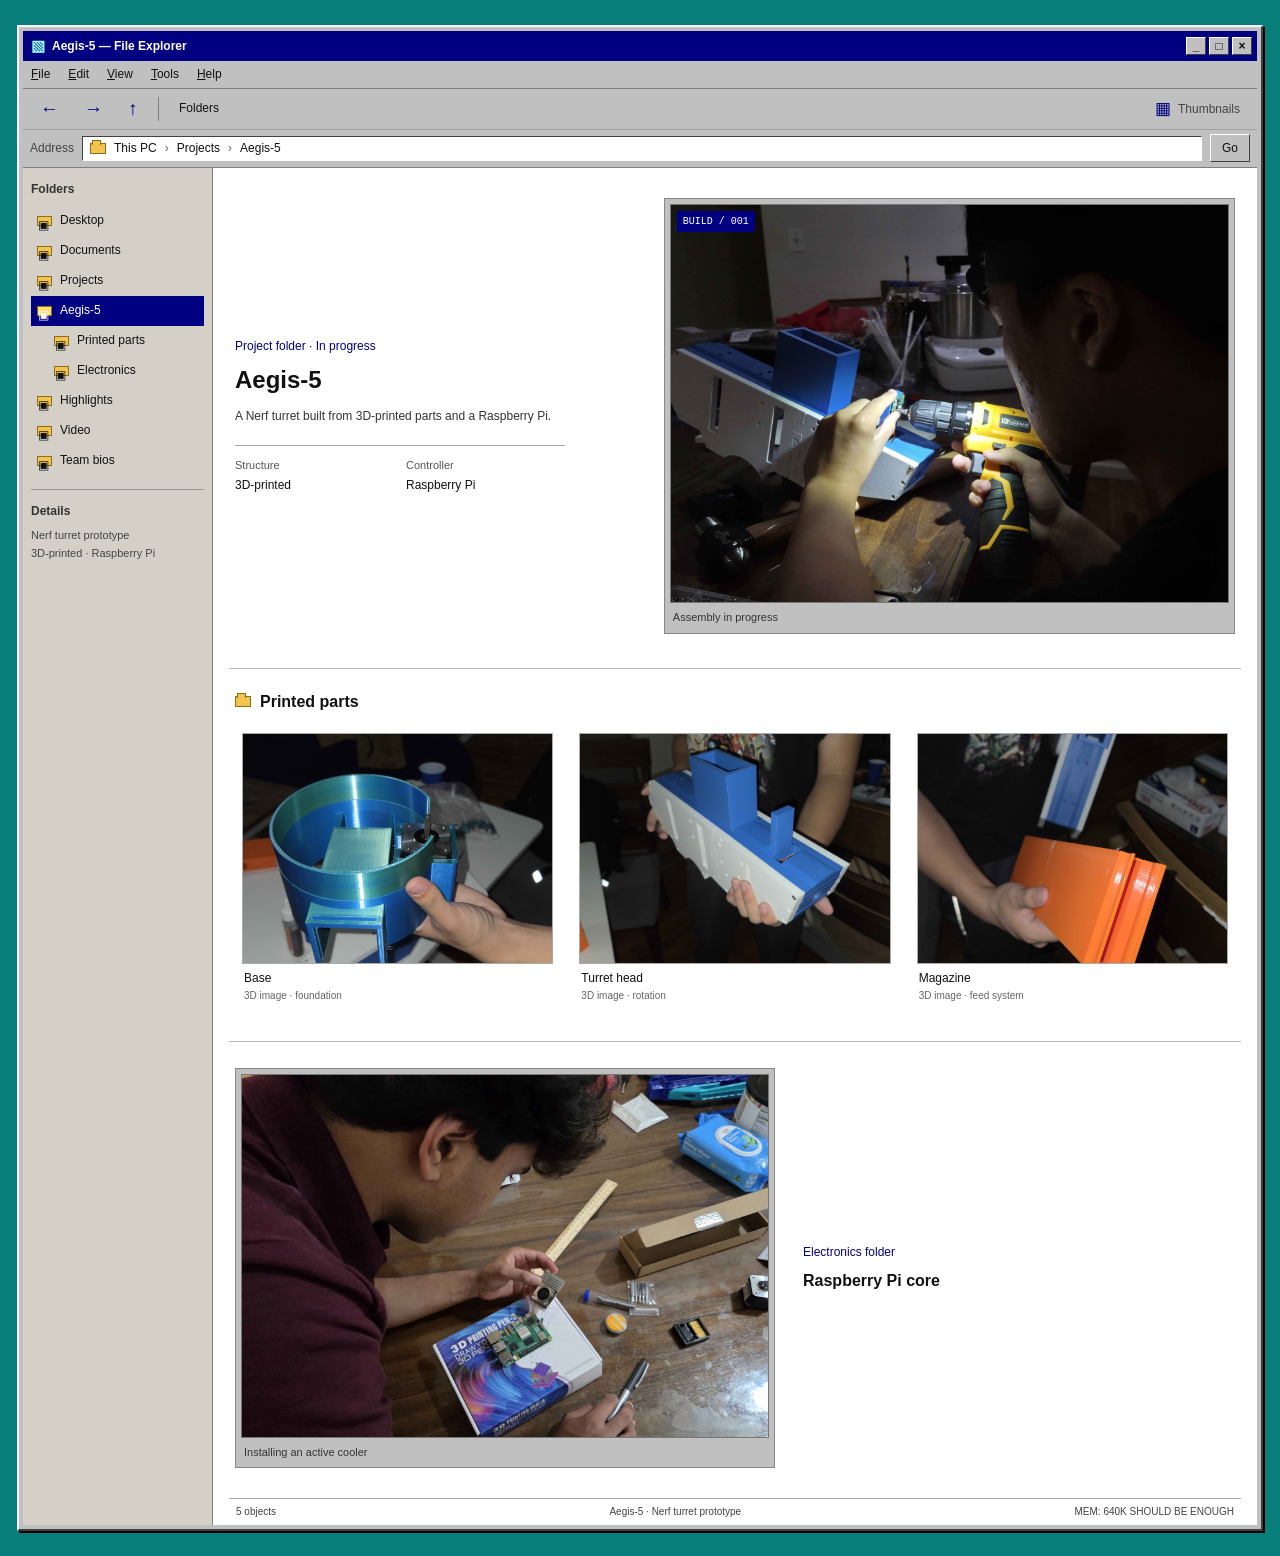
==== commit fb6ec9b7: "added video section" ====
--- a/index.html
+++ b/index.html
@@ -79,6 +79,7 @@
           <a class="folder-link nested-folder" href="#parts"><span>▣</span> Printed parts</a>
           <a class="folder-link nested-folder" href="#brain"><span>▣</span> Electronics</a>
           <a class="folder-link" href="highlights.html"><span aria-hidden="true">▣</span> Highlights</a>
+          <a class="folder-link" href="video.html"><span aria-hidden="true">▣</span> Video</a>
           <a class="folder-link" href="team.html"><span aria-hidden="true">▣</span> Team bios</a>
           <div class="sidebar-divider"></div>
           <p class="sidebar-heading">Details</p>
--- a/style.css
+++ b/style.css
@@ -438,6 +438,25 @@
   color: #444;
 }
 
+.video-section {
+  padding: 22px 6px;
+}
+
+.video-frame {
+  width: min(100%, 900px);
+  aspect-ratio: 16 / 9;
+  margin: 0 auto;
+  background: #000;
+  border: 1px solid #777;
+}
+
+.video-frame iframe {
+  display: block;
+  width: 100%;
+  height: 100%;
+  border: 0;
+}
+
 .gallery-collections {
   display: grid;
   gap: 18px;
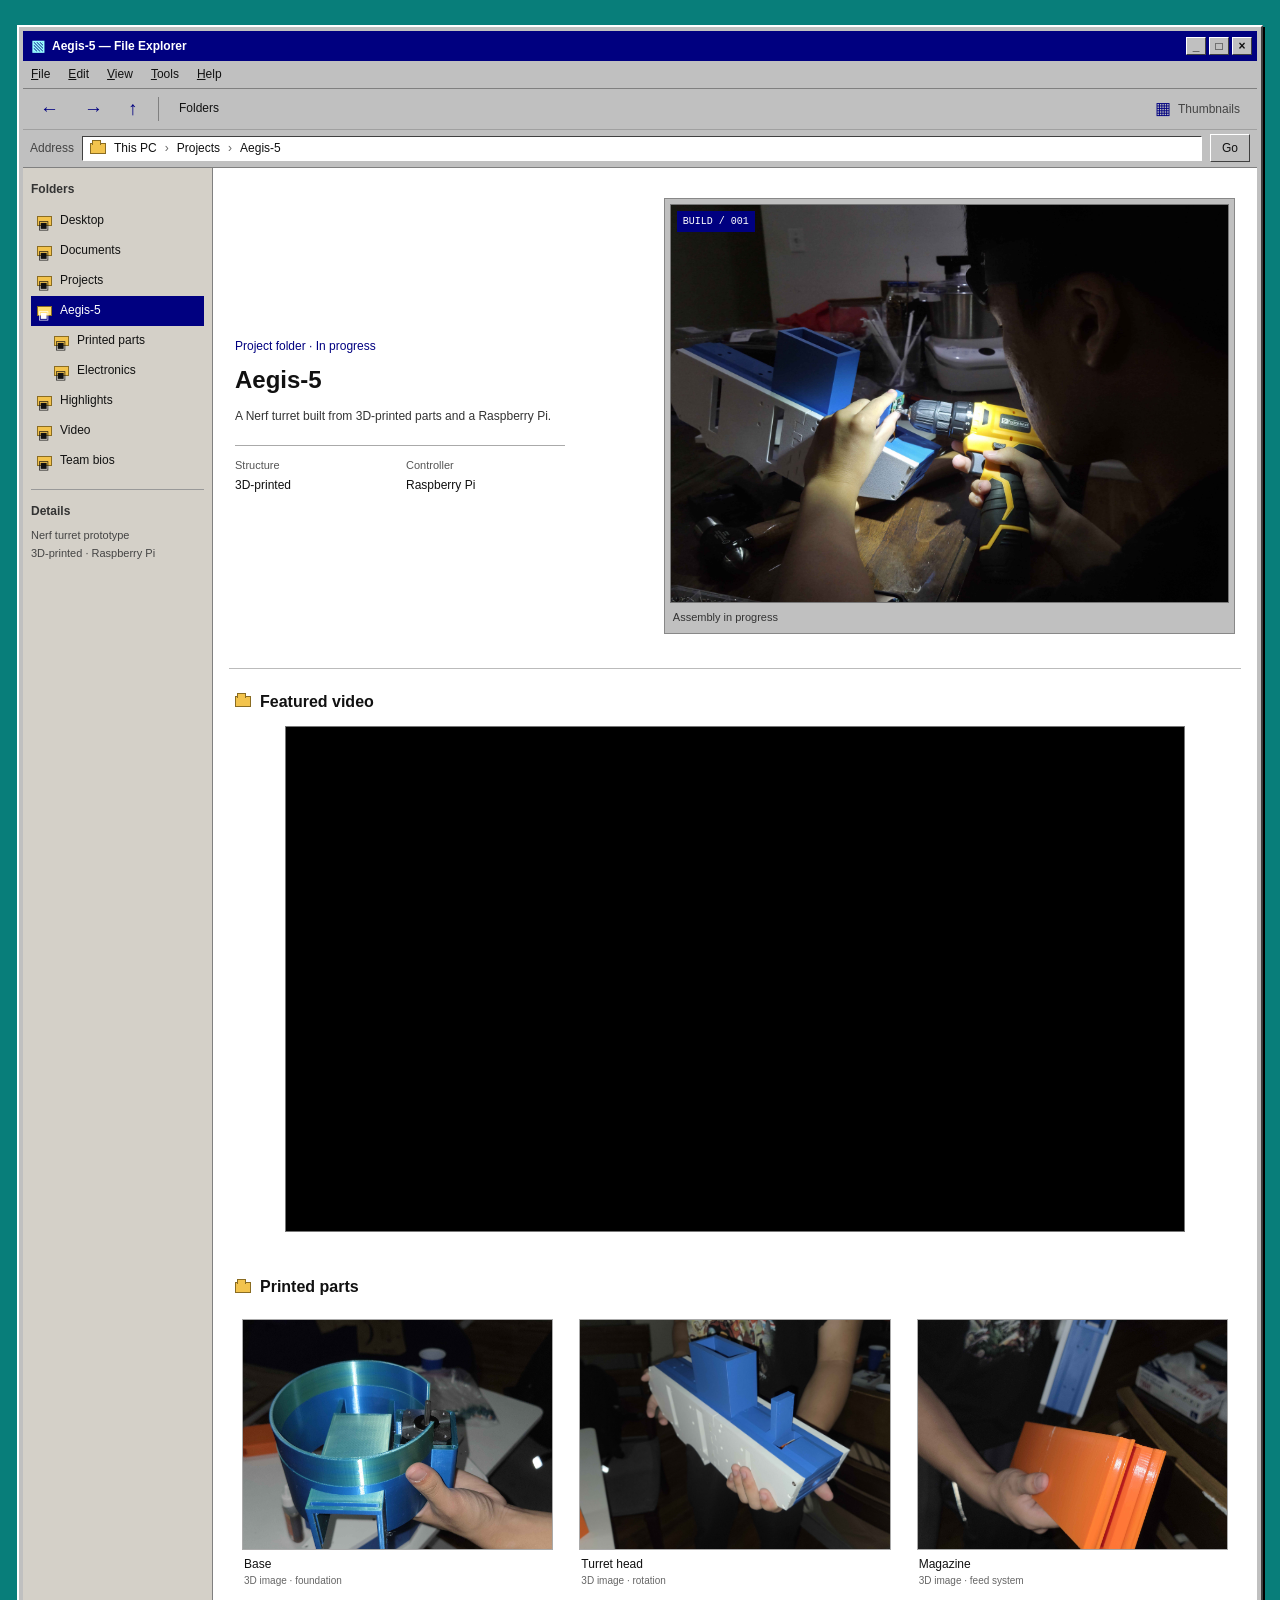
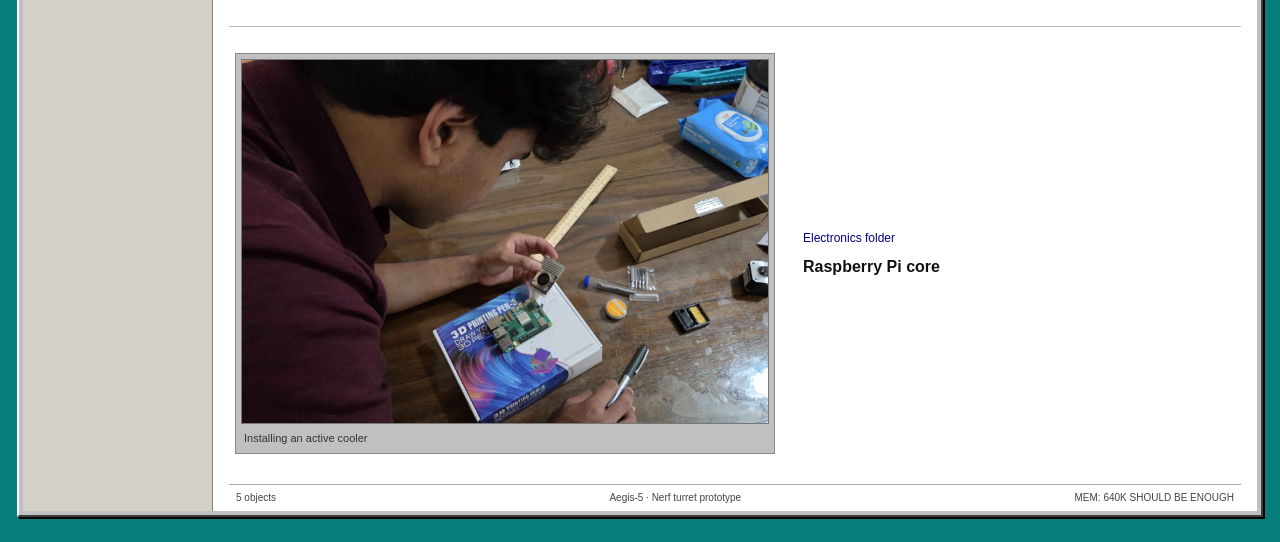
==== commit 4de28781: "Testing placing website on home page" ====
--- a/index.html
+++ b/index.html
@@ -105,6 +105,23 @@
             </figure>
           </section>
 
+          <section class="video-section" aria-label="Aegis-5 project video">
+            <div class="section-heading">
+              <span class="folder-icon" aria-hidden="true"></span>
+              <h2>Featured video</h2>
+            </div>
+            <div class="video-frame">
+              <iframe
+                src="https://www.youtube-nocookie.com/embed/hp8y3Rvc6_g"
+                title="Aegis-5 project video"
+                loading="lazy"
+                referrerpolicy="strict-origin-when-cross-origin"
+                allow="accelerometer; clipboard-write; encrypted-media; gyroscope; picture-in-picture; web-share"
+                allowfullscreen
+              ></iframe>
+            </div>
+          </section>
+
           <section class="parts-section" id="parts">
             <div class="section-heading">
               <span class="folder-icon" aria-hidden="true"></span>
